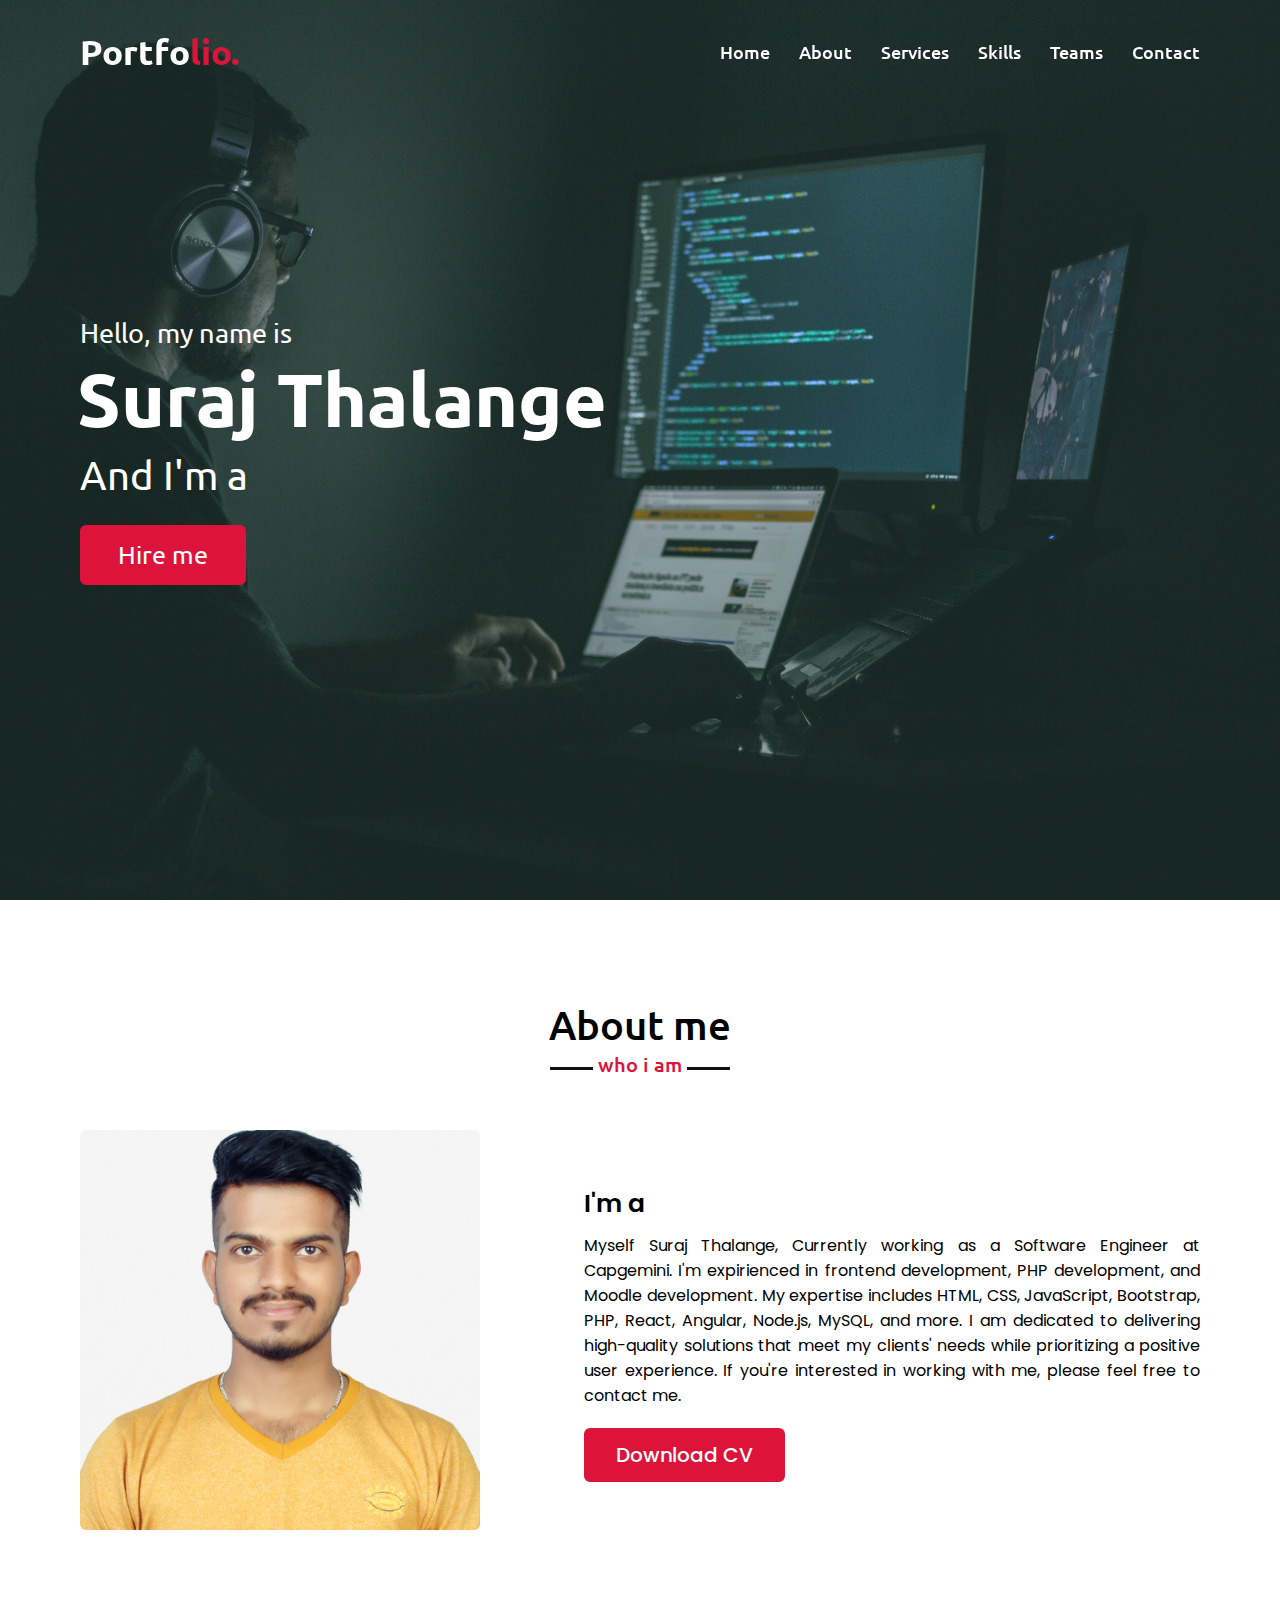
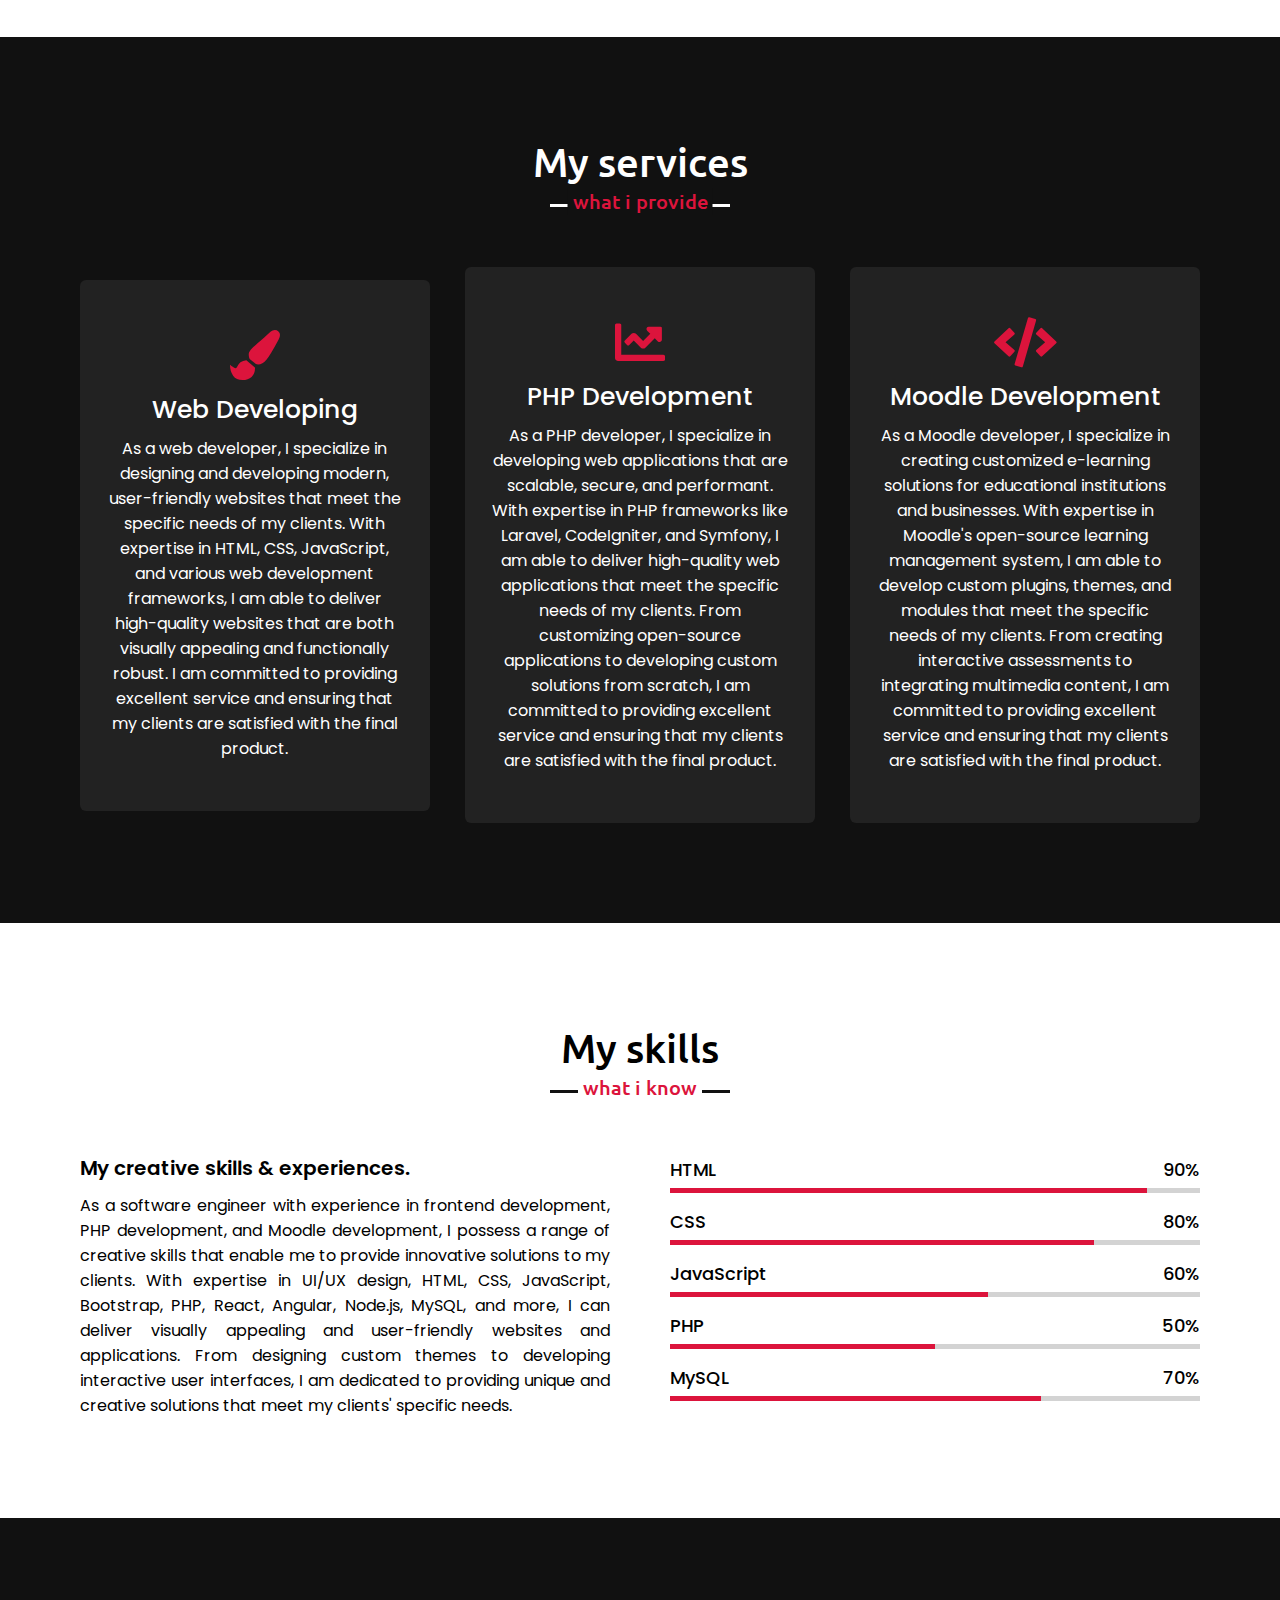
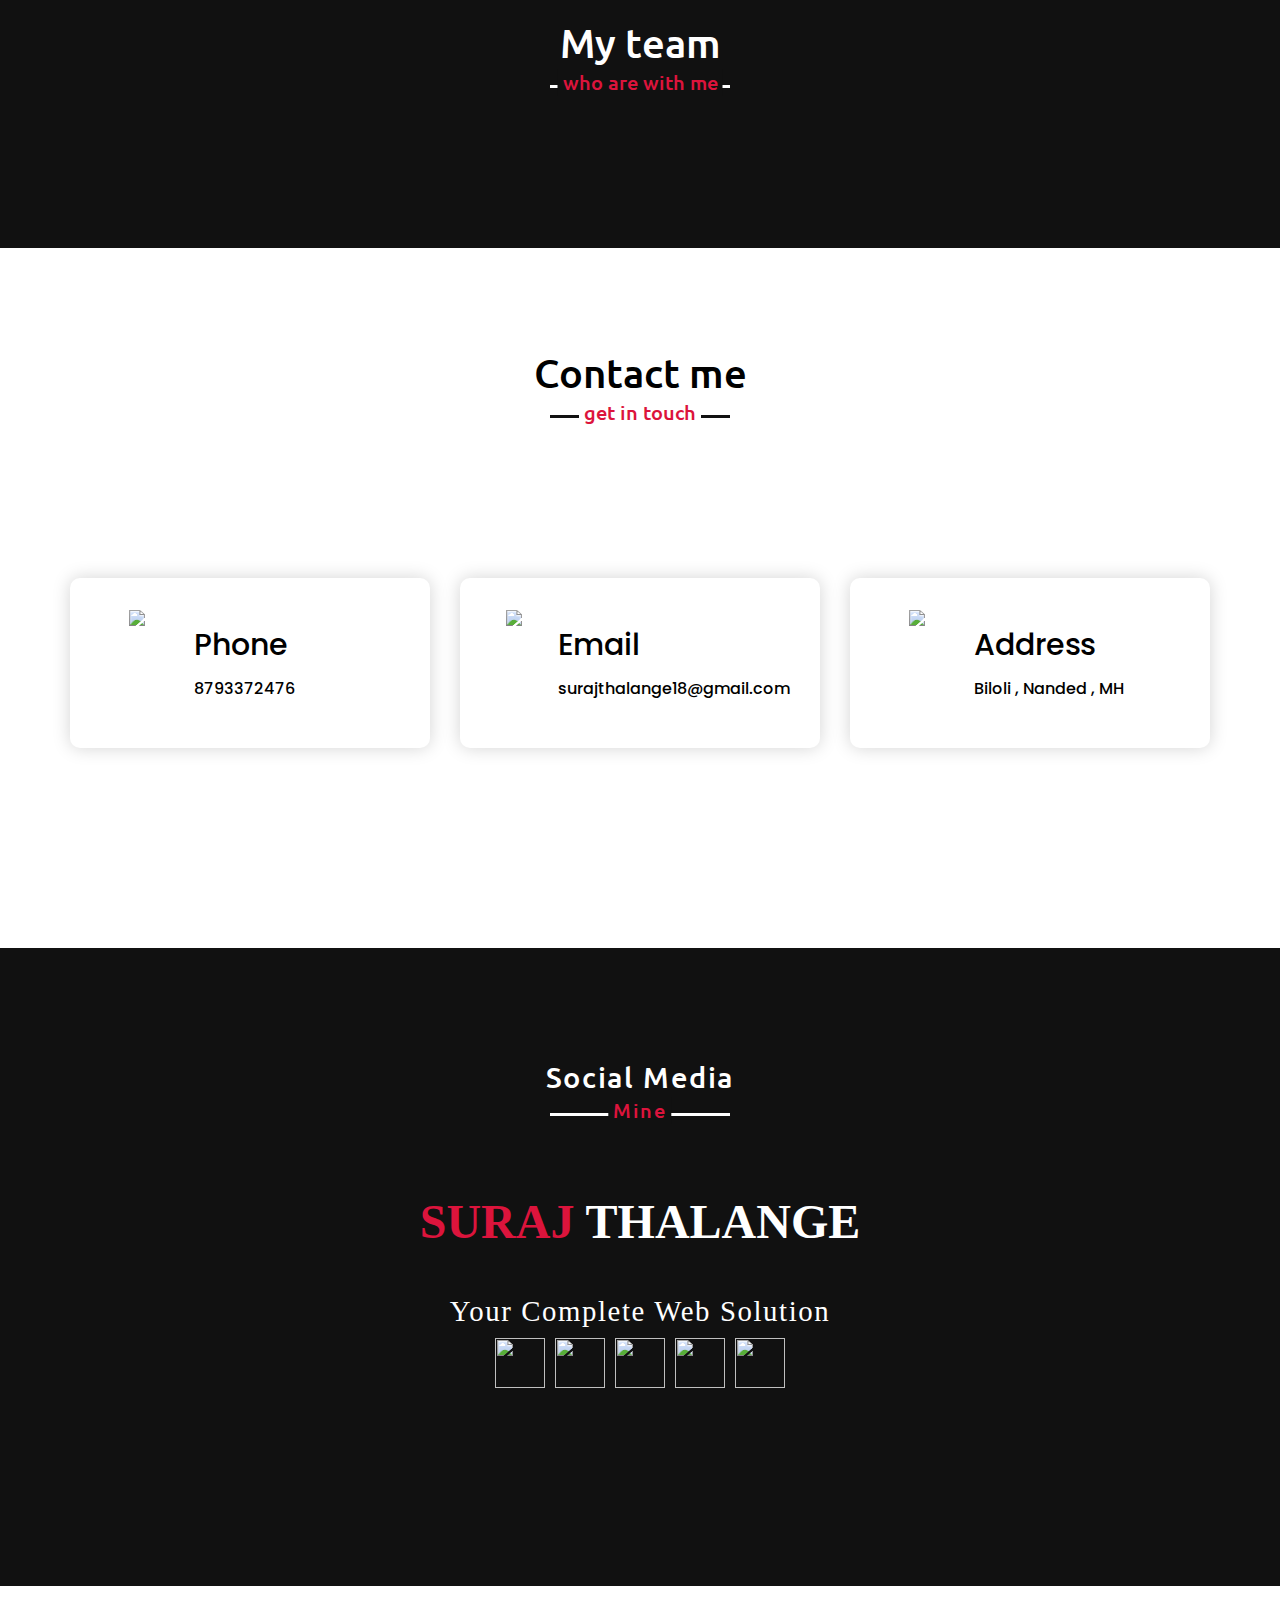
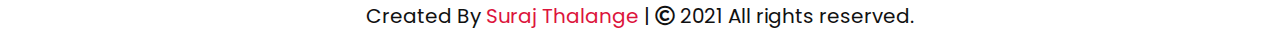
==== index.html @ 2b0c4020 "Update index.html" ====
<!DOCTYPE html>
<!-- Created By Suraj Thalange -->
<html lang="en">

<head>
    <meta charset="UTF-8">
    <meta name="viewport" content="width=device-width, initial-scale=1.0">
    <meta name="description" content="The portfolio of Suraj Thalange from Nanded. I am Currently pursuing my Bachelors Degree in Computer Science. I have completed my hsc from hyderabad, I have worked as Web Developer & Design Intern at The Sparks Foundation. Worked as Campus Ambassador at Internbug">
    <meta name="keywords" content="Suraj Thalange, Thalange Suraj , surajthalange , suraj thalange, thalange suraj, itz suraj, itz_suraj_16 , thalangesuraj, Suraj Portfolio , suraj portfolio, suraj thalange portfolio">
    <meta name="google-site-verification" content="MZpz10U8nmudJTWiIiU2CoERi-6JBCYpA4GWhuxscQA" />
    <meta name="author" content="Suraj Thalange">
    <title>Suraj Thalange Portfolio</title>
    <link rel="stylesheet" href="style.css">
    <link rel="stylesheet" href="https://cdnjs.cloudflare.com/ajax/libs/font-awesome/5.15.3/css/all.min.css" />
    <script src="https://code.jquery.com/jquery-3.5.1.min.js"></script>
    <script src="https://cdnjs.cloudflare.com/ajax/libs/typed.js/2.0.11/typed.min.js"></script>
    <script src="https://cdnjs.cloudflare.com/ajax/libs/waypoints/4.0.1/jquery.waypoints.min.js"></script>
    <script src="https://cdnjs.cloudflare.com/ajax/libs/OwlCarousel2/2.3.4/owl.carousel.min.js"></script>
    <script type="text/javascript" src="https://platform.linkedin.com/badges/js/profile.js" async defer></script>
    <link rel="stylesheet" href="https://cdnjs.cloudflare.com/ajax/libs/OwlCarousel2/2.3.4/assets/owl.carousel.min.css" />
    <script type="text/javascript" src="https://platform.linkedin.com/badges/js/profile.js" async defer></script>
    <link href="https://stackpath.bootstrapcdn.com/font-awesome/4.7.0/css/font-awesome.min.css" rel="stylesheet" />

</head>

<body>
    <div class="scroll-up-btn">
        <i class="fas fa-angle-up"></i>
    </div>
    <nav class="navbar">
        <div class="max-width">
            <div class="logo"><a href="#">Portfo<span>lio.</span></a></div>
            <ul class="menu">
                <li><a href="#home" class="menu-btn">Home</a></li>
                <li><a href="#about" class="menu-btn">About</a></li>
                <li><a href="#services" class="menu-btn">Services</a></li>
                <li><a href="#skills" class="menu-btn">Skills</a></li>
                <li><a href="#teams" class="menu-btn">Teams</a></li>
                <li><a href="#contact" class="menu-btn">Contact</a></li>
            </ul>
            <div class="menu-btn">
                <i class="fas fa-bars"></i>
            </div>
        </div>
    </nav>

    <!-- home section start -->
    <section class="home" id="home">
        <div class="max-width">
            <div class="home-content">
                <div class="text-1">Hello, my name is</div>
                <div class="text-2">Suraj Thalange</div>
                <div class="text-3">And I'm a <span class="typing"></span></div>
                <a href="#contact">Hire me</a>
            </div>
        </div>
    </section>

    <!-- about section start -->
    <section class="about" id="about">
        <div class="max-width">
            <h2 class="title">About me</h2>
            <div class="about-content">
                <div class="column left">
                    <img src="images/profile-1.jpg" alt="">
                </div>
                <div class="column right">
                    <div class="text">I'm a <span class="typing-2"></span></div>
                    <p>Myself Suraj Thalange, Currently working as a Software Engineer at Capgemini. I'm expirienced in frontend development, PHP development, and Moodle development. My expertise includes HTML, CSS, JavaScript, Bootstrap, PHP, React, Angular, Node.js, MySQL, and more. I am dedicated to delivering high-quality solutions that meet my clients' needs while prioritizing a positive user experience. If you're interested in working with me, please feel free to contact me.</p>
                    <a href="https://drive.google.com/file/d/1DRHTL5cSxRbqlLX3ovfokypq5GLGAB85/view?usp=share_link" target="blank">Download CV</a>
                </div>
            </div>
        </div>
    </section>

    <!-- services section start -->
    <section class="services" id="services">
        <div class="max-width">
            <h2 class="title">My services</h2>
            <div class="serv-content">
                <div class="card">
                    <div class="box">
                        <i class="fas fa-paint-brush"></i>
                        <div class="text">Web Developing</div>
                        <p>As a web developer, I specialize in designing and developing modern, user-friendly websites that meet the specific needs of my clients. With expertise in HTML, CSS, JavaScript, and various web development frameworks, I am able to deliver high-quality websites that are both visually appealing and functionally robust. I am committed to providing excellent service and ensuring that my clients are satisfied with the final product.</p>
                    </div>
                </div>
                <div class="card">
                    <div class="box">
                        <i class="fas fa-chart-line"></i>
                        <div class="text">PHP Development</div>
                        <p>As a PHP developer, I specialize in developing web applications that are scalable, secure, and performant. With expertise in PHP frameworks like Laravel, CodeIgniter, and Symfony, I am able to deliver high-quality web applications that meet the specific needs of my clients. From customizing open-source applications to developing custom solutions from scratch, I am committed to providing excellent service and ensuring that my clients are satisfied with the final product.</p>
                    </div>
                </div>
                <div class="card">
                    <div class="box">
                        <i class="fas fa-code"></i>
                        <div class="text">Moodle Development</div>
                        <p>As a Moodle developer, I specialize in creating customized e-learning solutions for educational institutions and businesses. With expertise in Moodle's open-source learning management system, I am able to develop custom plugins, themes, and modules that meet the specific needs of my clients. From creating interactive assessments to integrating multimedia content, I am committed to providing excellent service and ensuring that my clients are satisfied with the final product.</p>
                    </div>
                </div>
            </div>
        </div>
        </div>
    </section>

    <!-- skills section start -->
    <section class="skills" id="skills">
        <div class="max-width">
            <h2 class="title">My skills</h2>
            <div class="skills-content">
                <div class="column left">
                    <div class="text">My creative skills & experiences.</div>
                    <p>As a software engineer with experience in frontend development, PHP development, and Moodle development, I possess a range of creative skills that enable me to provide innovative solutions to my clients. With expertise in UI/UX design, HTML, CSS, JavaScript, Bootstrap, PHP, React, Angular, Node.js, MySQL, and more, I can deliver visually appealing and user-friendly websites and applications. From designing custom themes to developing interactive user interfaces, I am dedicated to providing unique and creative solutions that meet my clients' specific needs.</p>

                </div>
                <div class="column right">
                    <div class="bars">
                        <div class="info">
                            <span>HTML</span>
                            <span>90%</span>
                        </div>
                        <div class="line html"></div>
                    </div>
                    <div class="bars">
                        <div class="info">
                            <span>CSS</span>
                            <span>80%</span>
                        </div>
                        <div class="line js"></div>
                    </div>
                    <div class="bars">
                        <div class="info">
                            <span>JavaScript</span>
                            <span>60%</span>
                        </div>
                        <div class="line css"></div>
                    </div>
                    <div class="bars">
                        <div class="info">
                            <span>PHP</span>
                            <span>50%</span>
                        </div>
                        <div class="line php"></div>
                    </div>
                    <div class="bars">
                        <div class="info">
                            <span>MySQL</span>
                            <span>70%</span>
                        </div>
                        <div class="line mysql"></div>
                    </div>
                </div>
            </div>
        </div>
    </section>

    <!-- teams section start -->
    <section class="teams" id="teams">
        <div class="max-width">
            <h2 class="title">My team</h2>
            <div class="carousel owl-carousel">
                <div class="card">
                    <div class="box">
                        <img src="images/profile-1.jpg" alt="">
                        <div class="text">Suraj Thalange</div>
                        <p>My Self</p>
                    </div>
                </div>
                <div class="card">
                    <div class="box">
                        <img src="images/profile-2.jpeg" alt="">
                        <div class="text">Farhan Farooqui</div>
                        <p>Web Developer</p>
                    </div>
                </div>
                <div class="card">
                    <div class="box">
                        <img src="images/profile-3.jpeg" alt="">
                        <div class="text">Pooja Choudhary</div>
                        <p>Web Developer</p>
                    </div>
                </div>
            </div>
        </div>
    </section>


    <!-- contact section 2 -->

    <section class="contact" id="contact">
        <div class="max-width">
            <h2 class="title">Contact me</h2>
        </div>
        <div class="contact container">
            <div class="contact-items">
                <div class="contact-item">
                    <div class="icon"><img src="https://img.icons8.com/color/96/000000/apple-phone.png" /></div>
                    <div class="contact-info">
                        <h1> Phone </h1>
                        <h2> 8793372476 </h2>

                    </div>
                </div>
                <div class="contact-item">
                    <div class="icon"><img src="https://img.icons8.com/color/90/000000/gmail-new.png" /></div>
                    <div class="contact-info">
                        <h1> Email </h1>
                        <h2> surajthalange18@gmail.com </h2>
                    </div>
                </div>
                <div class="contact-item">
                    <div class="icon"><img src="https://img.icons8.com/color/96/000000/address--v2.png" /></div>
                    <div class="contact-info">
                        <h1> Address </h1>
                        <h2> Biloli , Nanded , MH </h2>
                    </div>
                </div>
            </div>
        </div>
    </section>

    <!-- footer section 2 -->

    <section class="footer1" id="footer1">

        <div class="max-width">
            <h2 class="title">Social Media</h2>
        </div>

        <div class="footer container">
            <div class="brand">
                <h1><span>Suraj </span>Thalange</h1>
            </div>
            <br> <br>
            <h2>Your Complete Web Solution</h2>
            <div class="social-icon">

                <div class="social-item">
                    <a href="https://www.instagram.com/itz_suraj_16/" target="_blank"><img src="https://img.icons8.com/color/48/000000/instagram-new--v2.png" /></a>
                </div>
                <div class="social-item">
                    <a href="https://www.linkedin.com/in/suraj-thalange-0453b61b7/" target="_blank"><img src="https://img.icons8.com/color/48/000000/linkedin-circled--v3.png" /></a>
                </div>
                <div class="social-item">
                    <a href="https://github.com/surajthalange" target="_blank"><img src="https://img.icons8.com/fluent/48/000000/github.png" /></a>
                </div>
                <div class="social-item">
                    <a href="https://www.youtube.com/channel/UCn6pwhdsrDS2MpHZWrTS1xQ" target="_blank"><img src="https://img.icons8.com/color/50/000000/youtube-play.png" /></a>
                </div>
                <div class="social-item">
                    <a href="mailto:surajthalange18@gmail.com" target="_blank"><img src="https://img.icons8.com/color/50/000000/gmail-new.png" /></a>
                </div>
            </div>
        </div>
    </section>

    <!-- footer section start -->
    <footer>
        <span>Created By <a href="https://www.linkedin.com/in/suraj-thalange-0453b61b7/" target="blank">Suraj Thalange</a> | <span class="far fa-copyright"></span> 2021 All rights reserved.</span>
    </footer>

    <script src="script.js"></script>
</body>

</html>
---- style.css ----
/*  import google fonts */
    
    @import url('https://fonts.googleapis.com/css2?family=Poppins:wght@400;500;600;700&family=Ubuntu:wght@400;500;700&display=swap');
    * {
        margin: 0;
        padding: 0;
        box-sizing: border-box;
        text-decoration: none;
    }
    
    html {
        scroll-behavior: smooth;
    }
    /* custom scroll bar */
    
     ::-webkit-scrollbar {
        width: 10px;
    }
    
     ::-webkit-scrollbar-track {
        background: #f1f1f1;
    }
    
     ::-webkit-scrollbar-thumb {
        background: #888;
    }
    
     ::-webkit-scrollbar-thumb:hover {
        background: #555;
    }
    /* all similar content styling codes */
    
    section {
        padding: 100px 0;
    }
    
    .max-width {
        max-width: 100%;
        padding: 0 80px;
        margin: auto;
    }
    
    .about,
    .services,
    .skills,
    .teams,
    .contact,
    footer {
        font-family: 'Poppins', sans-serif;
    }
    
    .about .about-content,
    .services .serv-content,
    .skills .skills-content,
    .contact .contact-content {
        display: flex;
        flex-wrap: wrap;
        align-items: center;
        justify-content: space-between;
    }
    
    section .title {
        position: relative;
        text-align: center;
        font-size: 40px;
        font-weight: 500;
        margin-bottom: 60px;
        padding-bottom: 20px;
        font-family: 'Ubuntu', sans-serif;
    }
    
    section .title::before {
        content: "";
        position: absolute;
        bottom: 0px;
        left: 50%;
        width: 180px;
        height: 3px;
        background: #111;
        transform: translateX(-50%);
    }
    
    section .title::after {
        position: absolute;
        bottom: -8px;
        left: 50%;
        font-size: 20px;
        color: crimson;
        padding: 0 5px;
        background: #fff;
        transform: translateX(-50%);
    }
    /* navbar styling */
    
    .navbar {
        position: fixed;
        width: 100%;
        z-index: 999;
        padding: 30px 0;
        font-family: 'Ubuntu', sans-serif;
        transition: all 0.3s ease;
    }
    
    .navbar.sticky {
        padding: 15px 0;
        background: crimson;
    }
    
    .navbar .max-width {
        display: flex;
        align-items: center;
        justify-content: space-between;
    }
    
    .navbar .logo a {
        color: #fff;
        font-size: 35px;
        font-weight: 600;
    }
    
    .navbar .logo a span {
        color: crimson;
        transition: all 0.3s ease;
    }
    
    .navbar.sticky .logo a span {
        color: #fff;
    }
    
    .navbar .menu li {
        list-style: none;
        display: inline-block;
    }
    
    .navbar .menu li a {
        display: block;
        color: rgb(255, 255, 255);
        font-size: 18px;
        font-weight: 500;
        margin-left: 25px;
        transition: color 0.3s ease;
    }
    
    .navbar .menu li a:hover {
        color: crimson;
    }
    
    .navbar.sticky .menu li a:hover {
        color: #fff;
    }
    /* menu btn styling */
    
    .menu-btn {
        color: #fff;
        font-size: 23px;
        cursor: pointer;
        display: none;
    }
    
    .scroll-up-btn {
        position: fixed;
        height: 45px;
        width: 42px;
        background: crimson;
        right: 30px;
        bottom: 10px;
        text-align: center;
        line-height: 45px;
        color: #fff;
        z-index: 9999;
        font-size: 30px;
        border-radius: 6px;
        border-bottom-width: 2px;
        cursor: pointer;
        opacity: 0;
        pointer-events: none;
        transition: all 0.3s ease;
    }
    
    .scroll-up-btn.show {
        bottom: 30px;
        opacity: 1;
        pointer-events: auto;
    }
    
    .scroll-up-btn:hover {
        filter: brightness(90%);
    }
    /* home section styling */
    
    .home {
        display: flex;
        background: url("images/banner.jpg") no-repeat center;
        height: 100vh;
        color: #fff;
        min-height: 500px;
        background-size: cover;
        background-attachment: fixed;
        font-family: 'Ubuntu', sans-serif;
    }
    
    .home .max-width {
        width: 100%;
        display: flex;
    }
    
    .home .max-width .row {
        margin-right: 0;
    }
    
    .home .home-content .text-1 {
        font-size: 27px;
    }
    
    .home .home-content .text-2 {
        font-size: 75px;
        font-weight: 600;
        margin-left: -3px;
    }
    
    .home .home-content .text-3 {
        font-size: 40px;
        margin: 5px 0;
    }
    
    .home .home-content .text-3 span {
        color: crimson;
        font-weight: 500;
    }
    
    .home .home-content a {
        display: inline-block;
        background: crimson;
        color: #fff;
        font-size: 25px;
        padding: 12px 36px;
        margin-top: 20px;
        font-weight: 400;
        border-radius: 6px;
        border: 2px solid crimson;
        transition: all 0.3s ease;
    }
    
    .home .home-content a:hover {
        color: crimson;
        background: none;
    }
    /* about section styling */
    
    .about .title::after {
        content: "who i am";
    }
    
    .about .about-content .left {
        width: 45%;
    }
    
    .about .about-content .left img {
        height: 400px;
        width: 400px;
        object-fit: cover;
        border-radius: 6px;
    }
    
    .about .about-content .right {
        width: 55%;
    }
    
    .about .about-content .right .text {
        font-size: 25px;
        font-weight: 600;
        margin-bottom: 10px;
    }
    
    .about .about-content .right .text span {
        color: crimson;
    }
    
    .about .about-content .right p {
        text-align: justify;
    }
    
    .about .about-content .right a {
        display: inline-block;
        background: crimson;
        color: #fff;
        font-size: 20px;
        font-weight: 500;
        padding: 10px 30px;
        margin-top: 20px;
        border-radius: 6px;
        border: 2px solid crimson;
        transition: all 0.3s ease;
    }
    
    .about .about-content .right a:hover {
        color: crimson;
        background: none;
    }
    /* services section styling */
    
    .services,
    .teams {
        color: #fff;
        background: #111;
    }
    
    .services .title::before,
    .teams .title::before,
    .footer1 .title::before {
        background: #fff;
    }
    
    .services .title::after,
    .teams .title::after {
        background: #111;
        content: "what i provide";
    }
    
    .services .serv-content .card {
        width: calc(33% - 20px);
        background: #222;
        text-align: center;
        border-radius: 6px;
        padding: 50px 25px;
        cursor: pointer;
        transition: all 0.3s ease;
    }
    
    .services .serv-content .card:hover {
        background: crimson;
    }
    
    .services .serv-content .card .box {
        transition: all 0.3s ease;
    }
    
    .services .serv-content .card:hover .box {
        transform: scale(1.05);
    }
    
    .services .serv-content .card i {
        font-size: 50px;
        color: crimson;
        transition: color 0.3s ease;
    }
    
    .services .serv-content .card:hover i {
        color: #fff;
    }
    
    .services .serv-content .card .text {
        font-size: 25px;
        font-weight: 500;
        margin: 10px 0 7px 0;
    }
    /* skills section styling */
    
    .skills .title::after {
        content: "what i know";
    }
    
    .skills .skills-content .column {
        width: calc(50% - 30px);
    }
    
    .skills .skills-content .left .text {
        font-size: 20px;
        font-weight: 600;
        margin-bottom: 10px;
    }
    
    .skills .skills-content .left p {
        text-align: justify;
    }
    
    .skills .skills-content .left a {
        display: inline-block;
        background: crimson;
        color: #fff;
        font-size: 18px;
        font-weight: 500;
        padding: 8px 16px;
        margin-top: 20px;
        border-radius: 6px;
        border: 2px solid crimson;
        /* transition: all 0.3s ease; */
    }
    
    .skills .skills-content .left a:hover {
        color: crimson;
        background: none;
    }
    
    .skills .skills-content .right .bars {
        margin-bottom: 15px;
    }
    
    .skills .skills-content .right .info {
        display: flex;
        margin-bottom: 5px;
        align-items: center;
        justify-content: space-between;
    }
    
    .skills .skills-content .right span {
        font-weight: 500;
        font-size: 18px;
    }
    
    .skills .skills-content .right .line {
        height: 5px;
        width: 100%;
        background: lightgrey;
        position: relative;
    }
    
    .skills .skills-content .right .line::before {
        content: "";
        position: absolute;
        height: 100%;
        left: 0;
        top: 0;
        background: crimson;
    }
    
    .skills-content .right .html::before {
        width: 90%;
    }
    
    .skills-content .right .css::before {
        width: 60%;
    }
    
    .skills-content .right .js::before {
        width: 80%;
    }
    
    .skills-content .right .php::before {
        width: 50%;
    }
    
    .skills-content .right .mysql::before {
        width: 70%;
    }
    /* teams section styling */
    
    .teams .title::after {
        content: "who are with me";
    }
    
    .teams .carousel .card {
        background: #222;
        border-radius: 6px;
        padding: 25px 35px;
        text-align: center;
        overflow: hidden;
        transition: all 0.3s ease;
    }
    
    .teams .carousel .card:hover {
        background: crimson;
    }
    
    .teams .carousel .card .box {
        display: flex;
        flex-direction: column;
        align-items: center;
        justify-content: center;
        transition: all 0.3s ease;
    }
    
    .teams .carousel .card:hover .box {
        transform: scale(1.05);
    }
    
    .teams .carousel .card .text {
        font-size: 25px;
        font-weight: 500;
        margin: 10px 0 7px 0;
    }
    
    .teams .carousel .card img {
        height: 300px;
        width: 250px;
        object-fit: cover;
        border-radius: 50%;
        border: 5px solid crimson;
        transition: all 0.3s ease;
    }
    
    .teams .carousel .card:hover img {
        border-color: #fff;
    }
    
    .owl-dots {
        text-align: center;
        margin-top: 20px;
    }
    
    .owl-dot {
        height: 13px;
        width: 13px;
        margin: 0 5px;
        outline: none!important;
        border-radius: 50%;
        border: 2px solid crimson!important;
        transition: all 0.3s ease;
    }
    
    .owl-dot.active {
        width: 35px;
        border-radius: 14px;
    }
    
    .owl-dot.active,
    .owl-dot:hover {
        background: crimson!important;
    }
    /* contact section 2 */
    
    .contact .title::after {
        content: "get in touch";
    }
    
    #contact .contact {
        flex-direction: column;
        max-width: 1200px;
        margin: 0 auto;
    }
    
    #contact .contact-items {
        width: 400px;
    }
    
    #contact .contact-item {
        width: 80%;
        padding: 20px;
        text-align: center;
        border-radius: 10px;
        padding: 30px;
        margin: 30px;
        display: flex;
        justify-content: center;
        align-items: center;
        flex-direction: column;
        box-shadow: 0px 0px 18px 0 #0000002c;
        transition: .3s ease box-shadow;
    }
    
    #contact .contact-item:hover {
        box-shadow: 0px 0px 5px 0 #0000002c;
    }
    
    #contact .icon {
        width: 70px;
        margin: 0 auto;
        margin-bottom: 10px;
    }
    
    #contact .contact-info h1 {
        font-size: 2.5rem;
        font-weight: 500;
        font-size: 30px;
        margin-bottom: 5px;
    }
    
    #contact .contact-info h2 {
        font-size: 1.3rem;
        line-height: 2rem;
        font-size: 16px;
        font-weight: 500;
    }
    
    #contact .contact {
        flex-direction: column;
        padding: 100px 0;
        align-items: center;
        justify-content: center;
        min-width: 20vh;
    }
    
    #contact .contact-items {
        width: 100%;
        display: flex;
        flex-direction: row;
        justify-content: space-evenly;
        margin: 0;
    }
    
    #contact .contact-item {
        width: 30%;
        margin: 0;
        flex-direction: row;
    }
    
    #contact .contact-item .icon {
        height: 100px;
        width: 100px;
    }
    
    #contact .contact-item .icon img {
        object-fit: contain;
    }
    
    #contact .contact-item .contact-info {
        width: 100%;
        text-align: left;
        padding-left: 20px;
    }
    /* footer1  */
    
    .footer1 .title::after {
        background: #111;
        content: "Mine";
    }
    
    .footer1 .title {
        color: #fff;
    }
    
    .footer1 {
        background: #111;
    }
    
    .brand h1 {
        font-size: 3rem;
        text-transform: uppercase;
        color: white;
    }
    
    .brand h1 span {
        color: crimson;
    }
    
    .footer1 .container {
        min-height: 40vh;
        width: 100%;
        display: flex;
        flex-direction: column;
        align-items: center;
        justify-content: center;
    }
    
    .footer1 .social-icon img {
        height: 100%;
        width: 100%;
        object-fit: cover;
    }
    
    #footer1 .footer1 {
        min-height: 200px;
        flex-direction: column;
        padding-top: 50px;
        padding-bottom: 10px;
    }
    
    #footer1 h2 {
        color: white;
        font-weight: 500;
        font-size: 1.8rem;
        letter-spacing: .1rem;
        margin-top: 10px;
        margin-bottom: 10px;
    }
    
    #footer1 .social-icon {
        display: flex;
        margin-bottom: 30px;
    }
    
    #footer1 .social-item {
        height: 50px;
        width: 50px;
        margin: 0 5px;
    }
    
    #footer1 p {
        color: white;
        font-size: 1.3rem;
    }
    /* footer section styling */
    
    footer {
        background: #fff;
        font-size: 20px;
        padding: 15px 23px;
        color: #111;
        text-align: center;
    }
    
    footer span a {
        color: crimson;
        text-decoration: none;
    }
    
    footer span a:hover {
        text-decoration: underline;
    }
    /* responsive media query start */
    
    @media (max-width: 1104px) {
        .about .about-content .left img {
            height: 350px;
            width: 350px;
        }
    }
    
    @media (max-width: 991px) {
        .max-width {
            padding: 0 50px;
        }
    }
    
    @media (max-width: 947px) {
        .menu-btn {
            display: block;
            z-index: 999;
        }
        .menu-btn i.active:before {
            content: "\f00d";
        }
        .navbar .menu {
            position: fixed;
            height: 100vh;
            width: 100%;
            left: -100%;
            top: 0;
            background: #111;
            text-align: center;
            padding-top: 80px;
            transition: all 0.3s ease;
        }
        .navbar .menu.active {
            left: 0;
        }
        .navbar .menu li {
            display: block;
        }
        .navbar .menu li a {
            display: inline-block;
            margin: 20px 0;
            font-size: 25px;
        }
        .home .home-content .text-2 {
            font-size: 70px;
        }
        .home .home-content .text-3 {
            font-size: 35px;
        }
        .home .home-content a {
            font-size: 23px;
            padding: 10px 30px;
        }
        .max-width {
            max-width: 930px;
        }
        .about .about-content .column {
            width: 100%;
        }
        .about .about-content .left {
            display: flex;
            justify-content: center;
            margin: 0 auto 60px;
        }
        .about .about-content .right {
            flex: 100%;
        }
        .services .serv-content .card {
            width: calc(50% - 10px);
            margin-bottom: 20px;
        }
        .skills .skills-content .column,
        .contact .contact-content .column {
            width: 100%;
            margin-bottom: 35px;
        }
    }
    
    @media (max-width: 690px) {
        .max-width {
            padding: 0 23px;
        }
        .home .home-content .text-2 {
            font-size: 60px;
        }
        .home .home-content .text-3 {
            font-size: 32px;
        }
        .home .home-content a {
            font-size: 20px;
        }
        .services .serv-content .card {
            width: 100%;
        }
    }
    
    @media (max-width: 500px) {
        .home .home-content .text-2 {
            font-size: 50px;
        }
        .home .home-content .text-3 {
            font-size: 27px;
        }
        .about .about-content .right .text,
        .skills .skills-content .left .text {
            font-size: 19px;
        }
        .contact .right form .fields {
            flex-direction: column;
        }
        .contact .right form .name,
        .contact .right form .email {
            margin: 0;
        }
        .right form .error-box {
            width: 150px;
        }
        .scroll-up-btn {
            right: 15px;
            bottom: 15px;
            height: 38px;
            width: 35px;
            font-size: 23px;
            line-height: 38px;
        }
    }
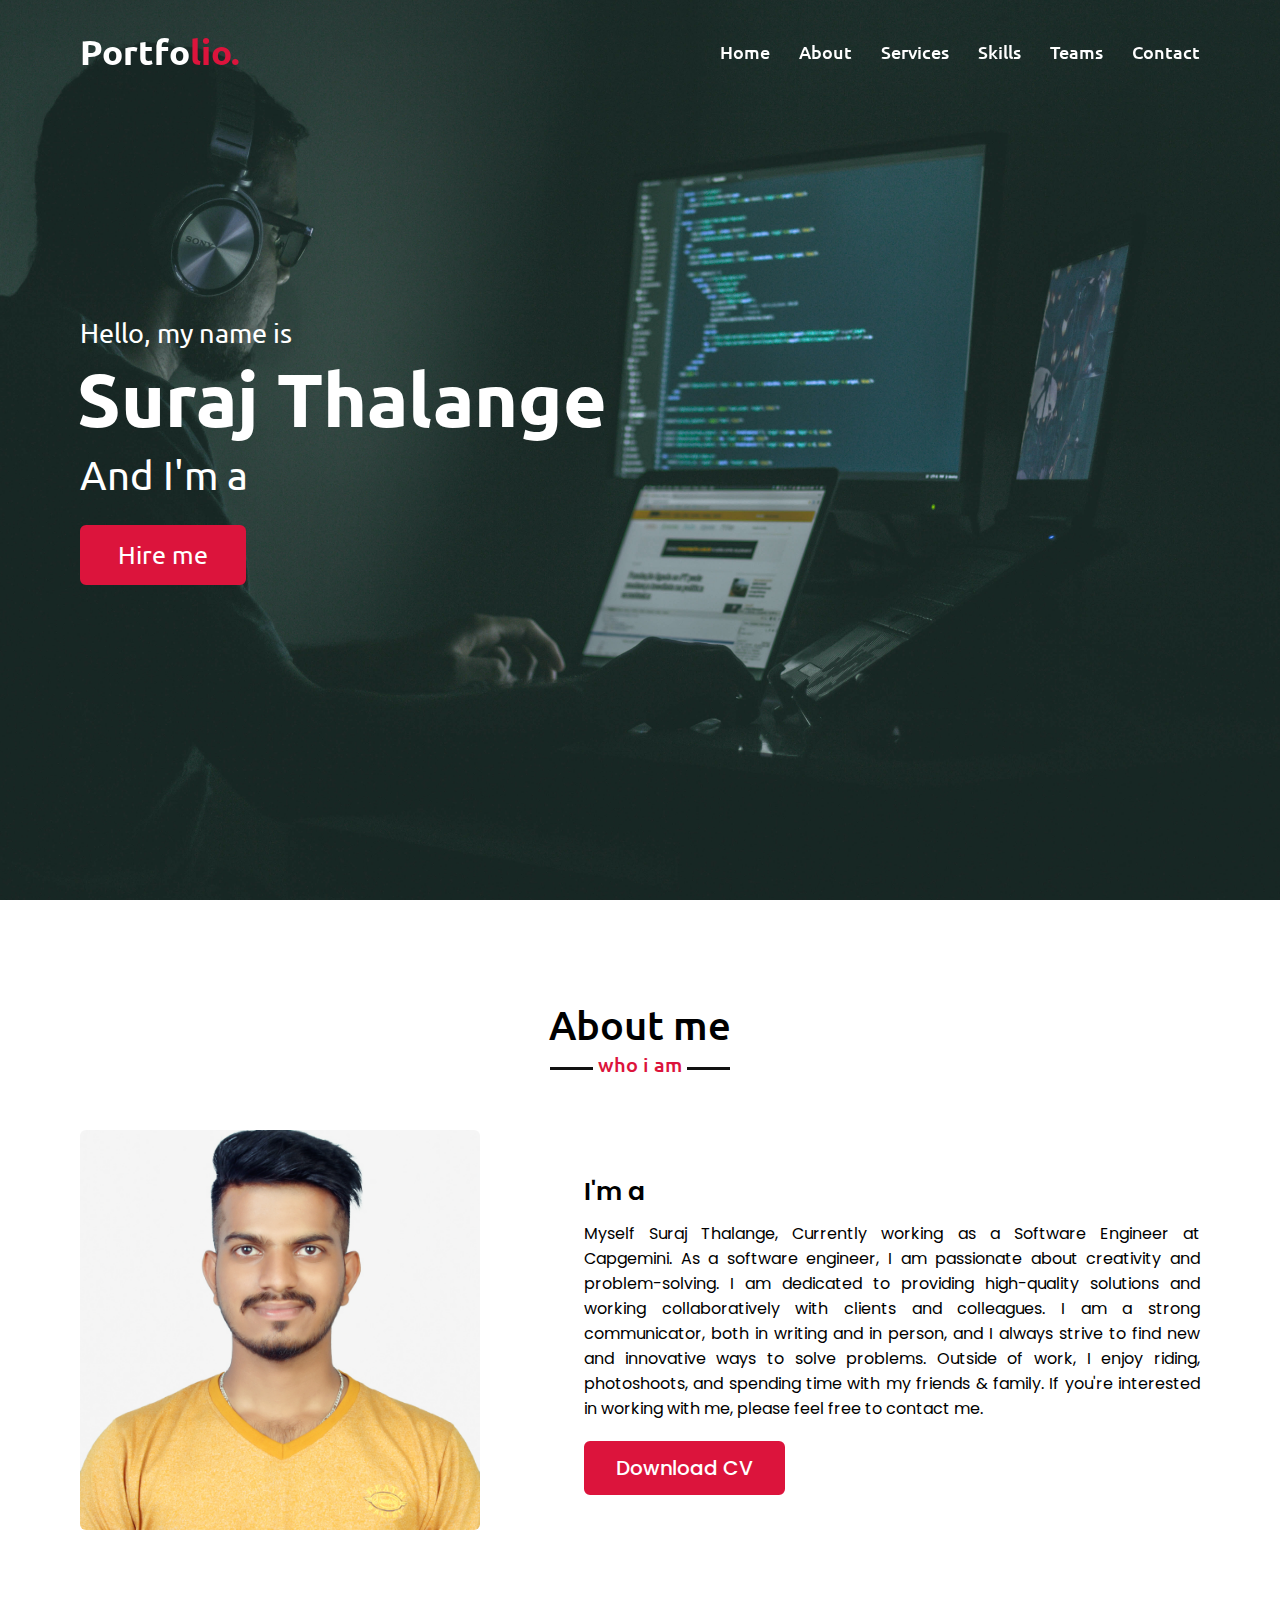
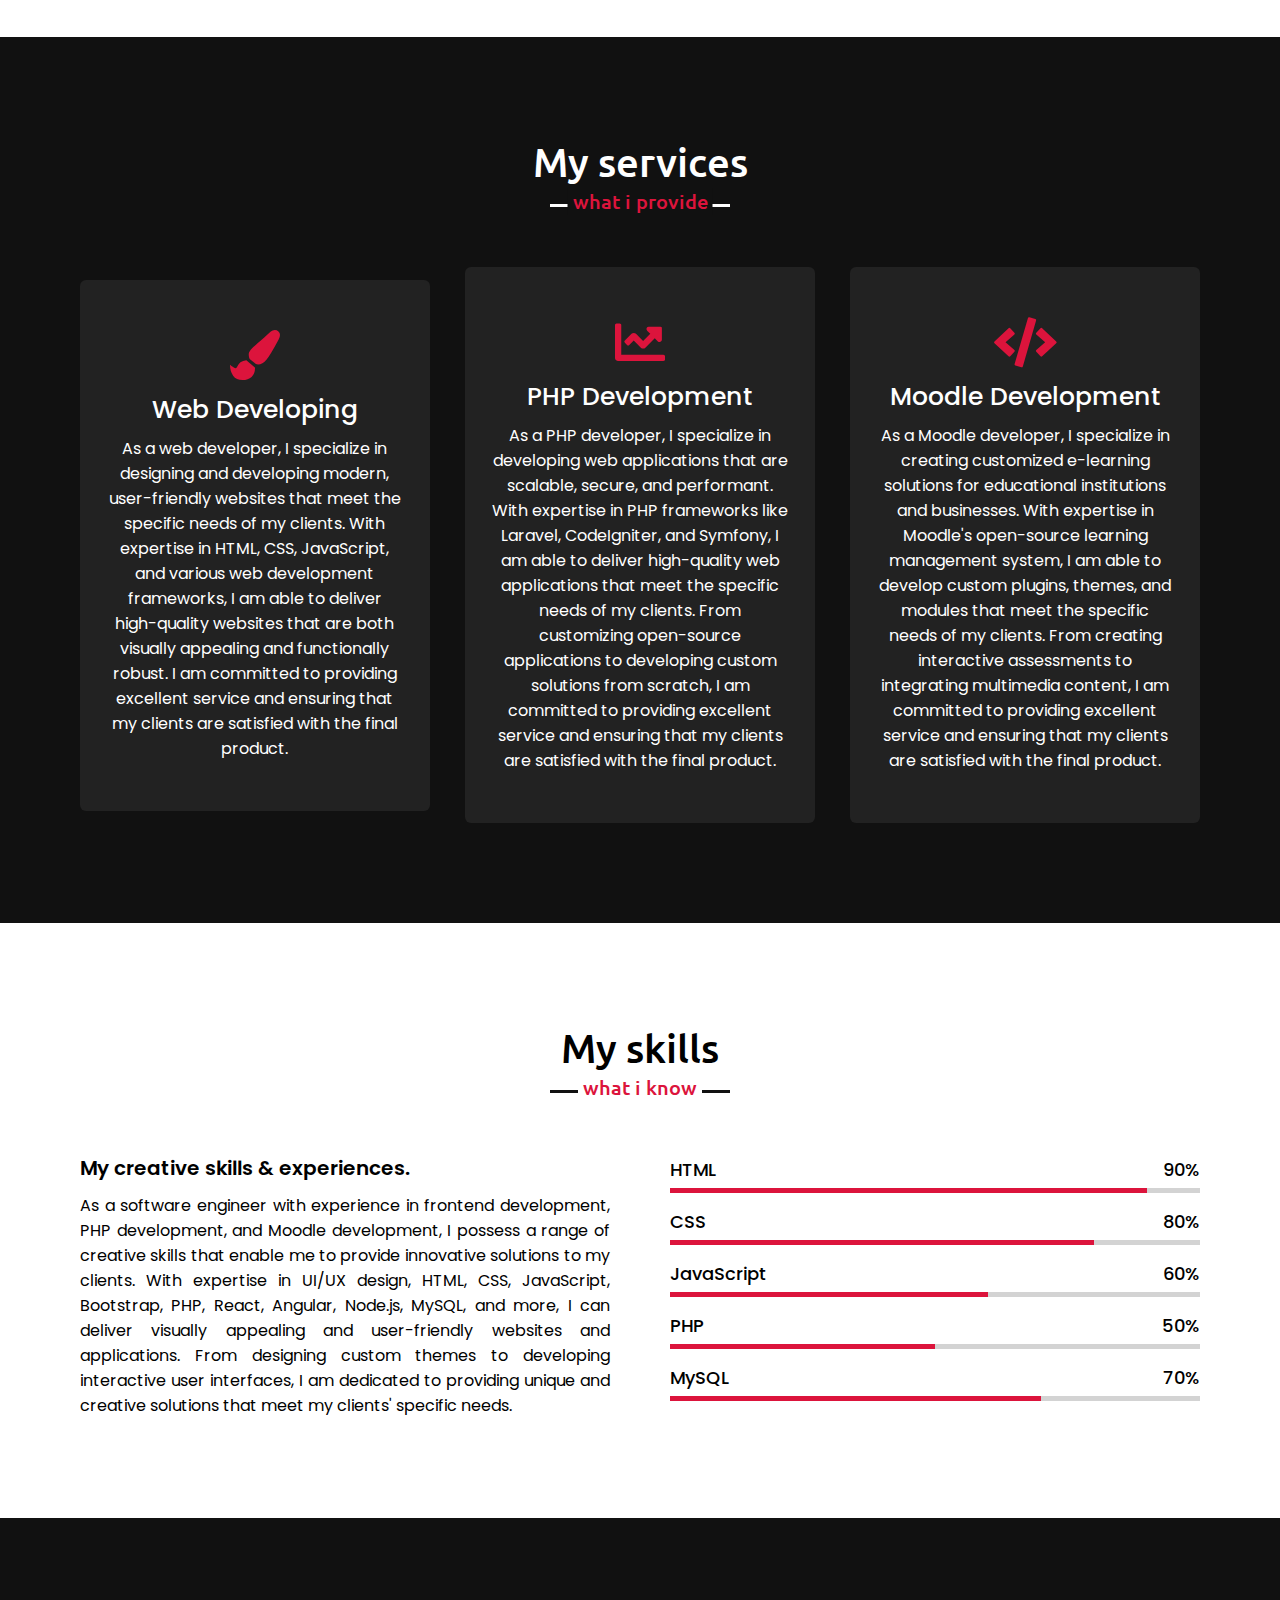
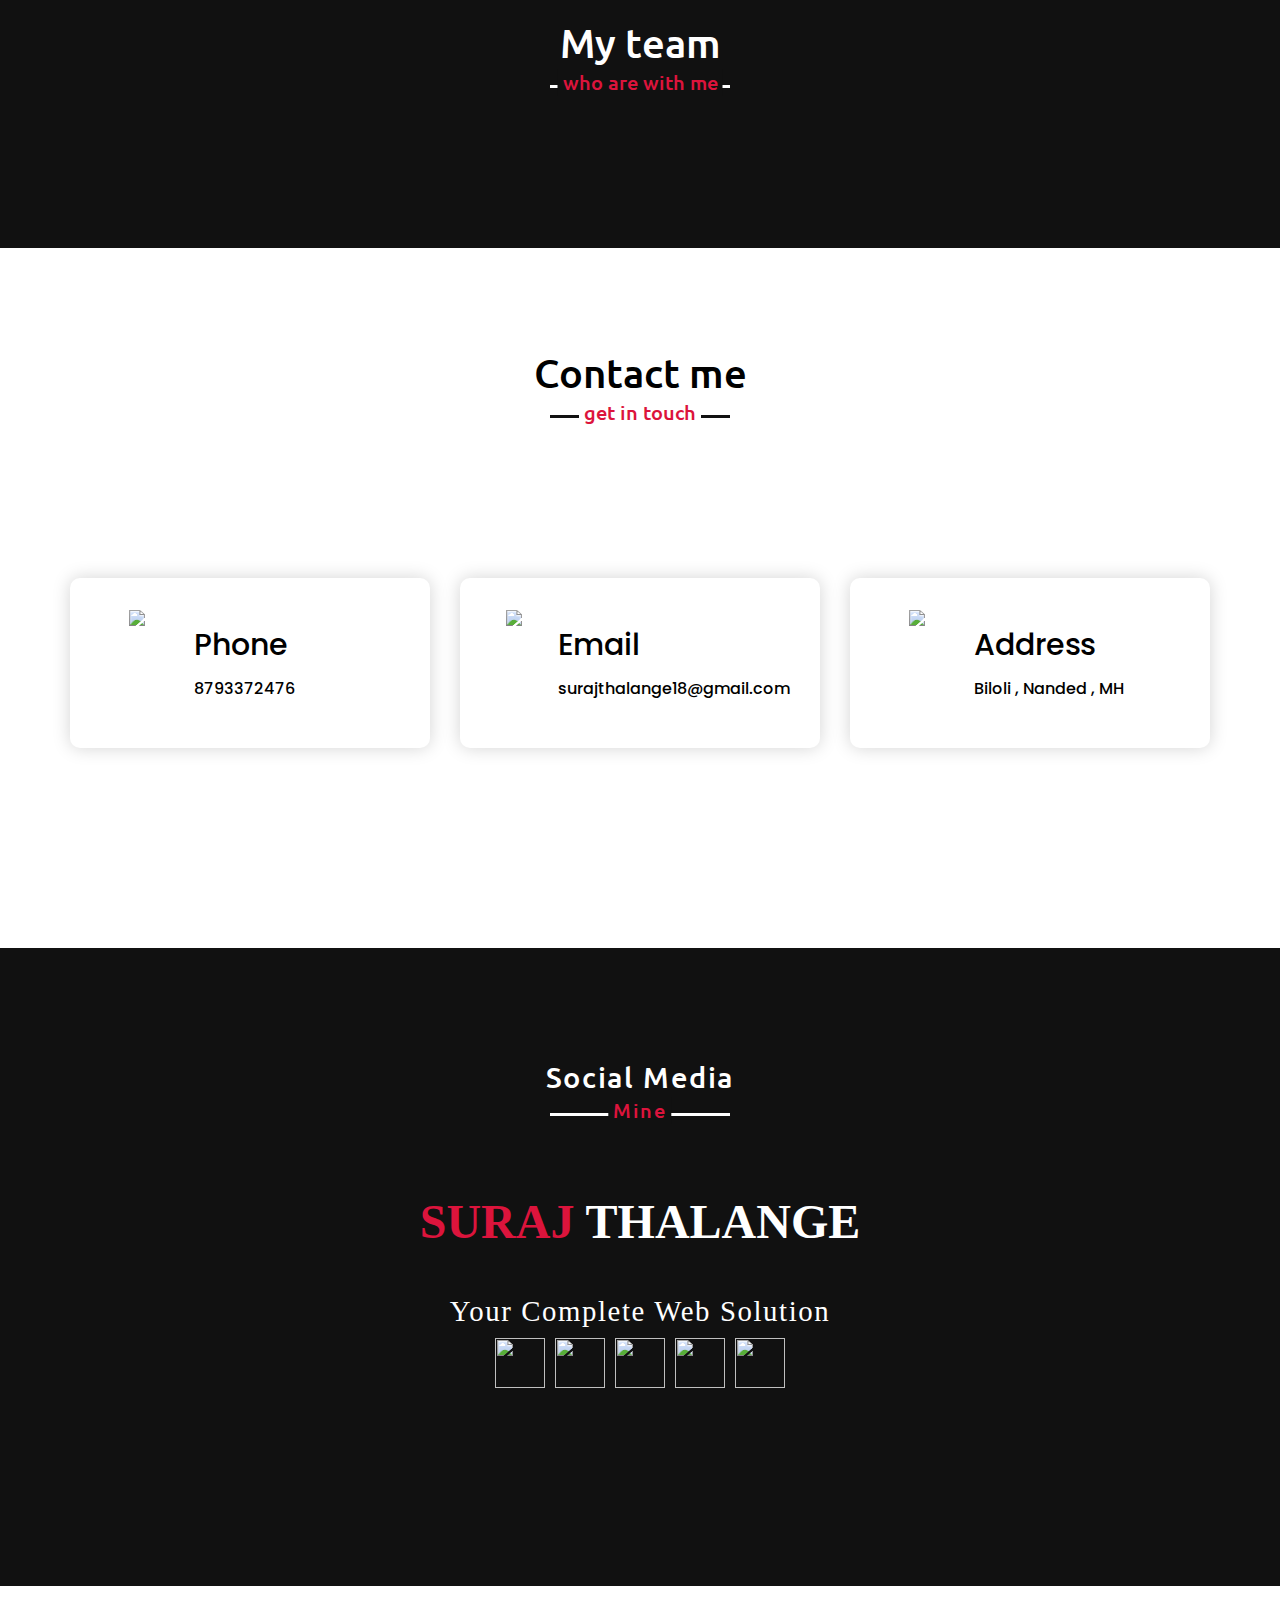
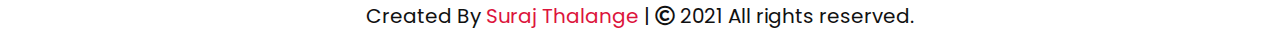
==== commit 1b17eb19: "Update index.html" ====
--- a/index.html
+++ b/index.html
@@ -66,7 +66,7 @@
                 </div>
                 <div class="column right">
                     <div class="text">I'm a <span class="typing-2"></span></div>
-                    <p>Myself Suraj Thalange, Currently working as a Software Engineer at Capgemini. I'm expirienced in frontend development, PHP development, and Moodle development. My expertise includes HTML, CSS, JavaScript, Bootstrap, PHP, React, Angular, Node.js, MySQL, and more. I am dedicated to delivering high-quality solutions that meet my clients' needs while prioritizing a positive user experience. If you're interested in working with me, please feel free to contact me.</p>
+                    <p>Myself Suraj Thalange, Currently working as a Software Engineer at Capgemini. As a software engineer, I am passionate about creativity and problem-solving. I am dedicated to providing high-quality solutions and working collaboratively with clients and colleagues. I am a strong communicator, both in writing and in person, and I always strive to find new and innovative ways to solve problems. Outside of work, I enjoy riding, photoshoots, and spending time with my friends & family. If you're interested in working with me, please feel free to contact me.</p>
                     <a href="https://drive.google.com/file/d/1DRHTL5cSxRbqlLX3ovfokypq5GLGAB85/view?usp=share_link" target="blank">Download CV</a>
                 </div>
             </div>
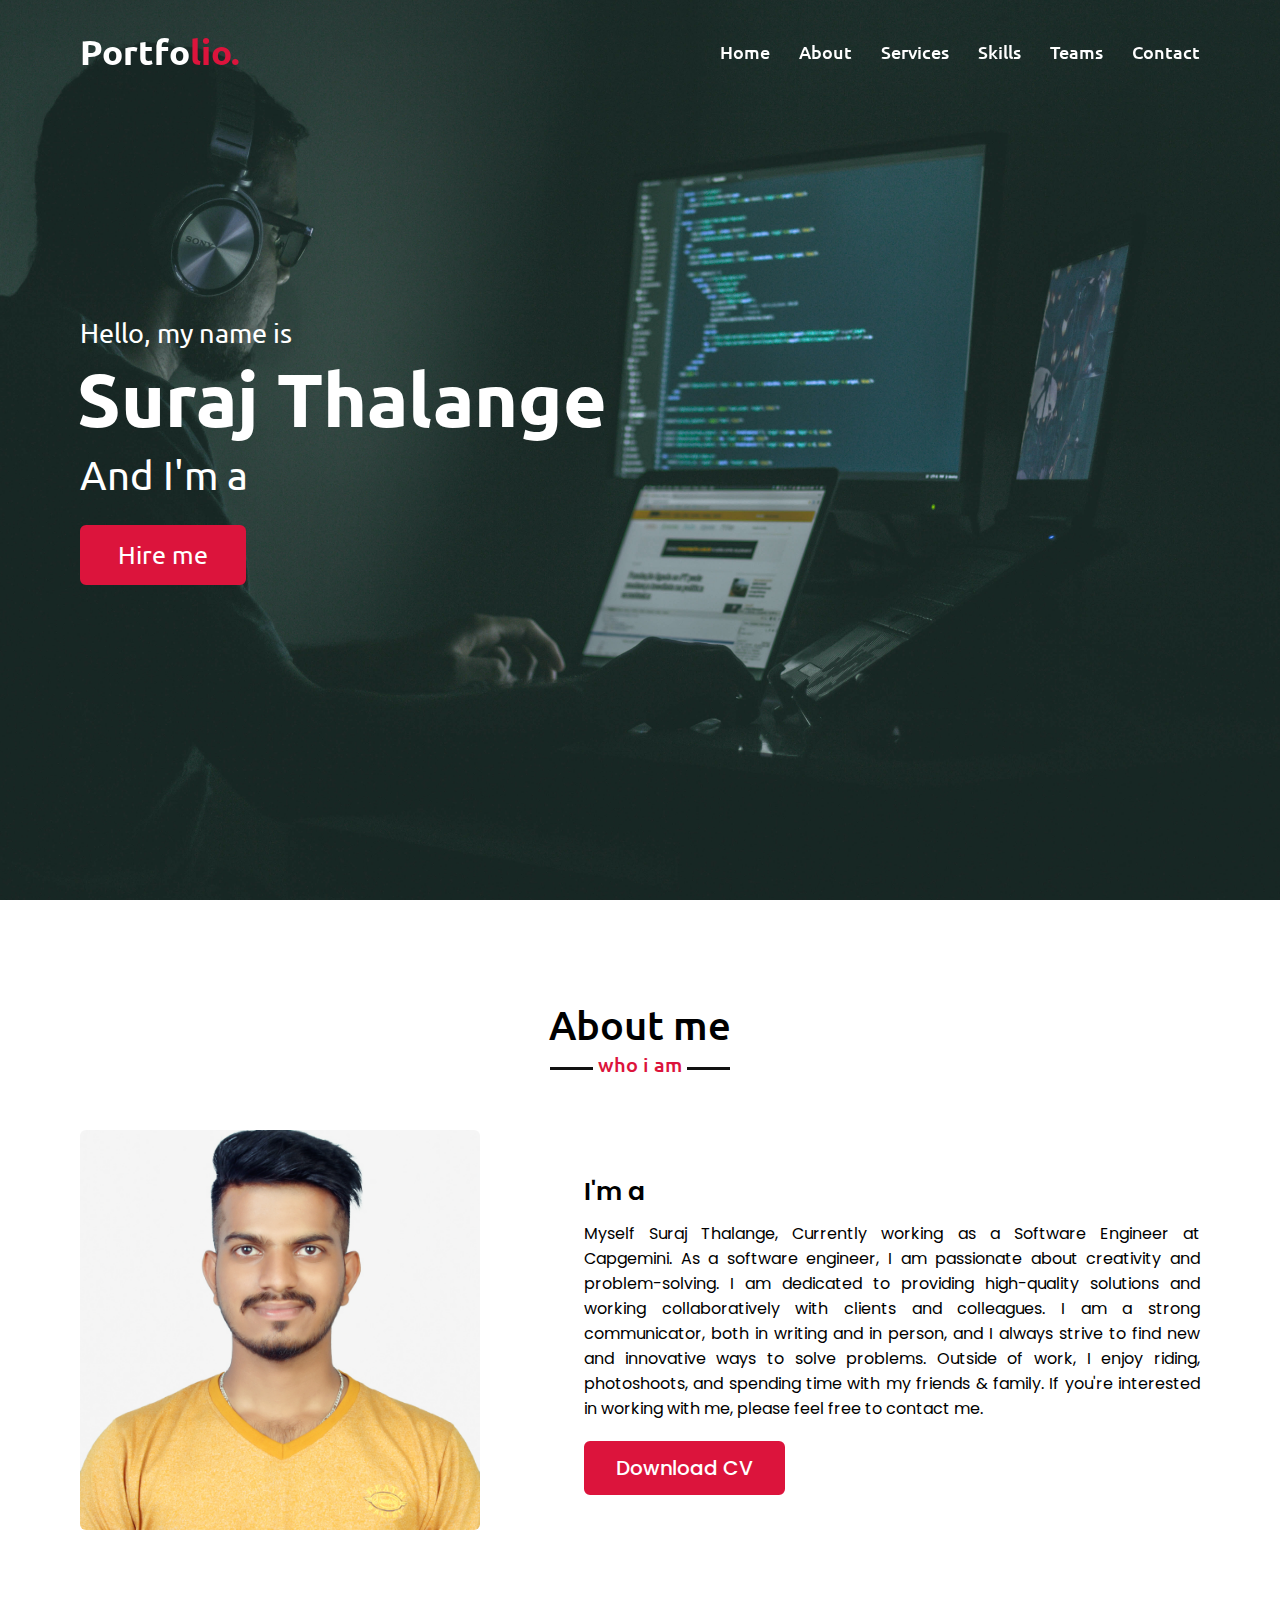
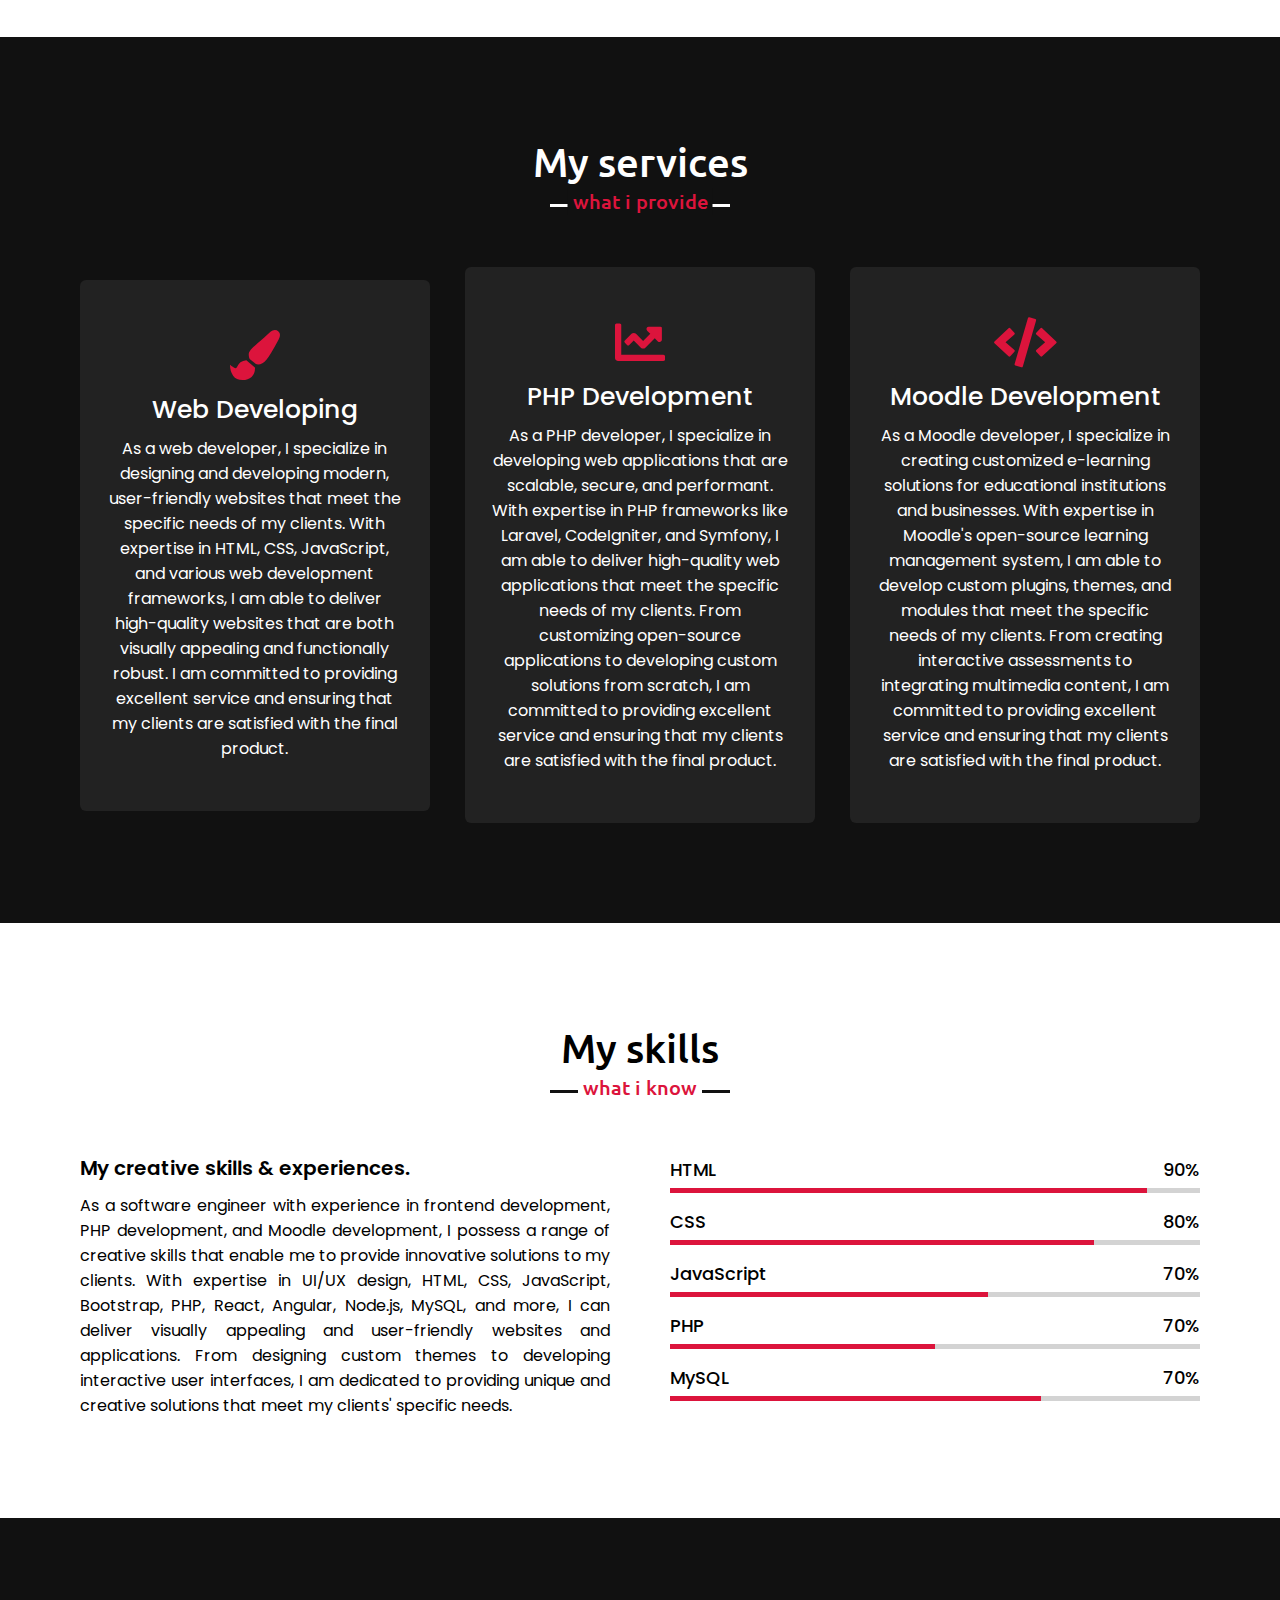
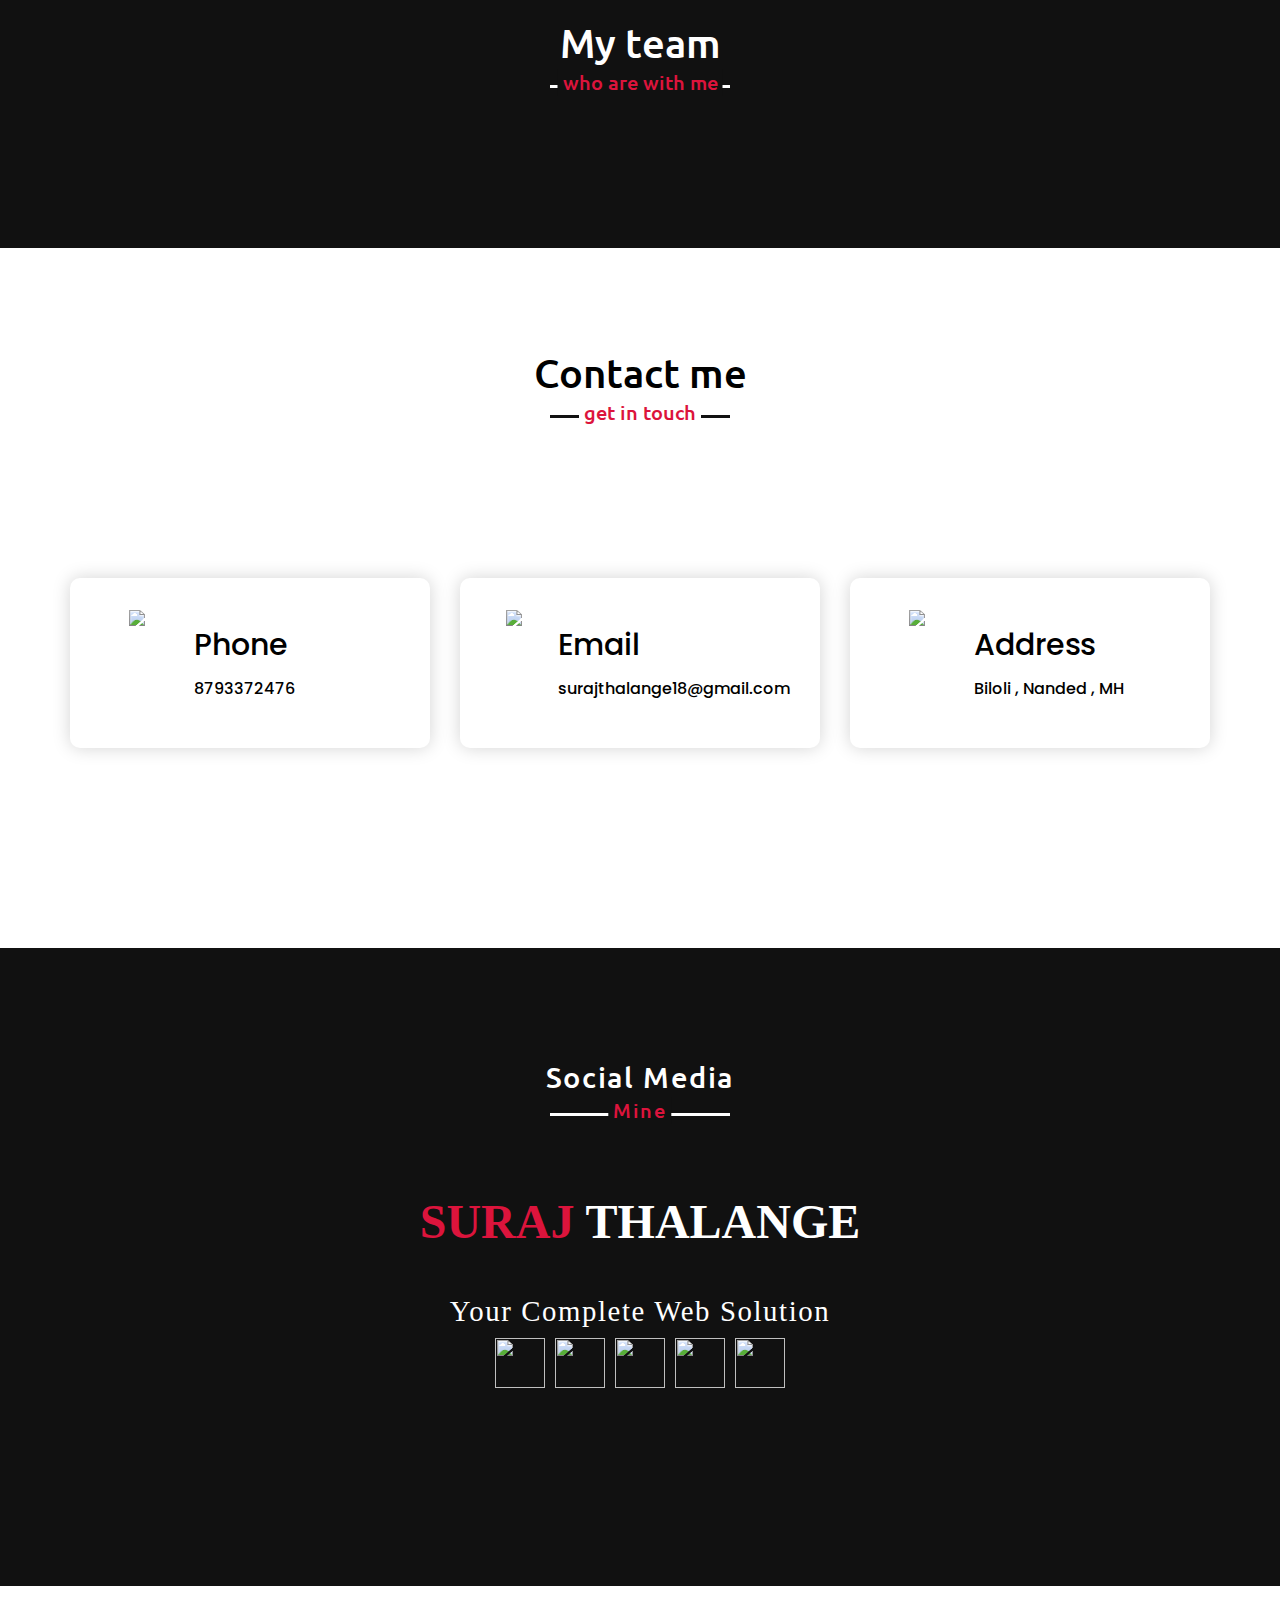
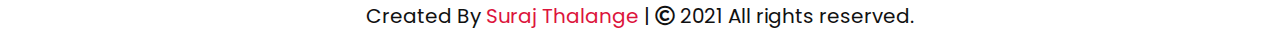
==== commit 0be8bd58: "Update index.html" ====
--- a/index.html
+++ b/index.html
@@ -132,14 +132,14 @@
                     <div class="bars">
                         <div class="info">
                             <span>JavaScript</span>
-                            <span>60%</span>
+                            <span>70%</span>
                         </div>
                         <div class="line css"></div>
                     </div>
                     <div class="bars">
                         <div class="info">
                             <span>PHP</span>
-                            <span>50%</span>
+                            <span>70%</span>
                         </div>
                         <div class="line php"></div>
                     </div>
@@ -167,7 +167,7 @@
                         <p>My Self</p>
                     </div>
                 </div>
-                <div class="card">
+<!--                 <div class="card">
                     <div class="box">
                         <img src="images/profile-2.jpeg" alt="">
                         <div class="text">Farhan Farooqui</div>
@@ -180,7 +180,7 @@
                         <div class="text">Pooja Choudhary</div>
                         <p>Web Developer</p>
                     </div>
-                </div>
+                </div> -->
             </div>
         </div>
     </section>
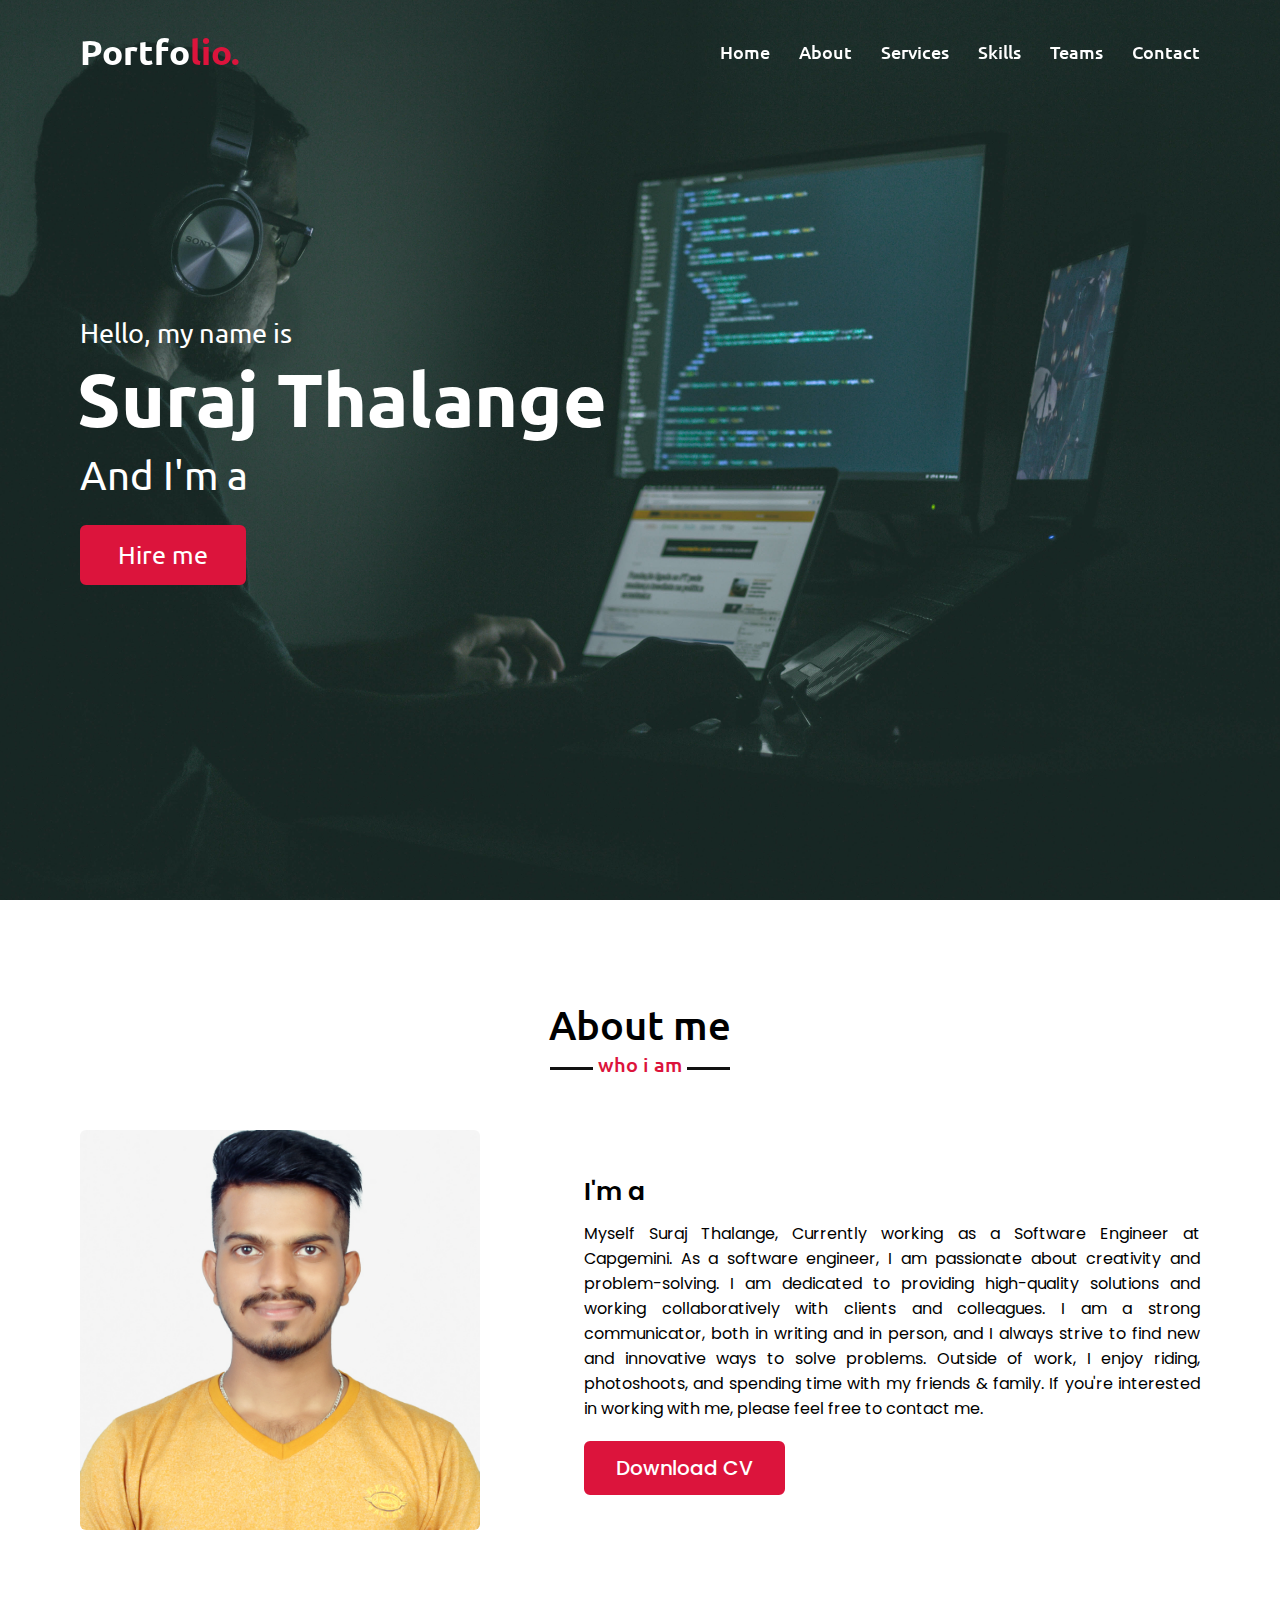
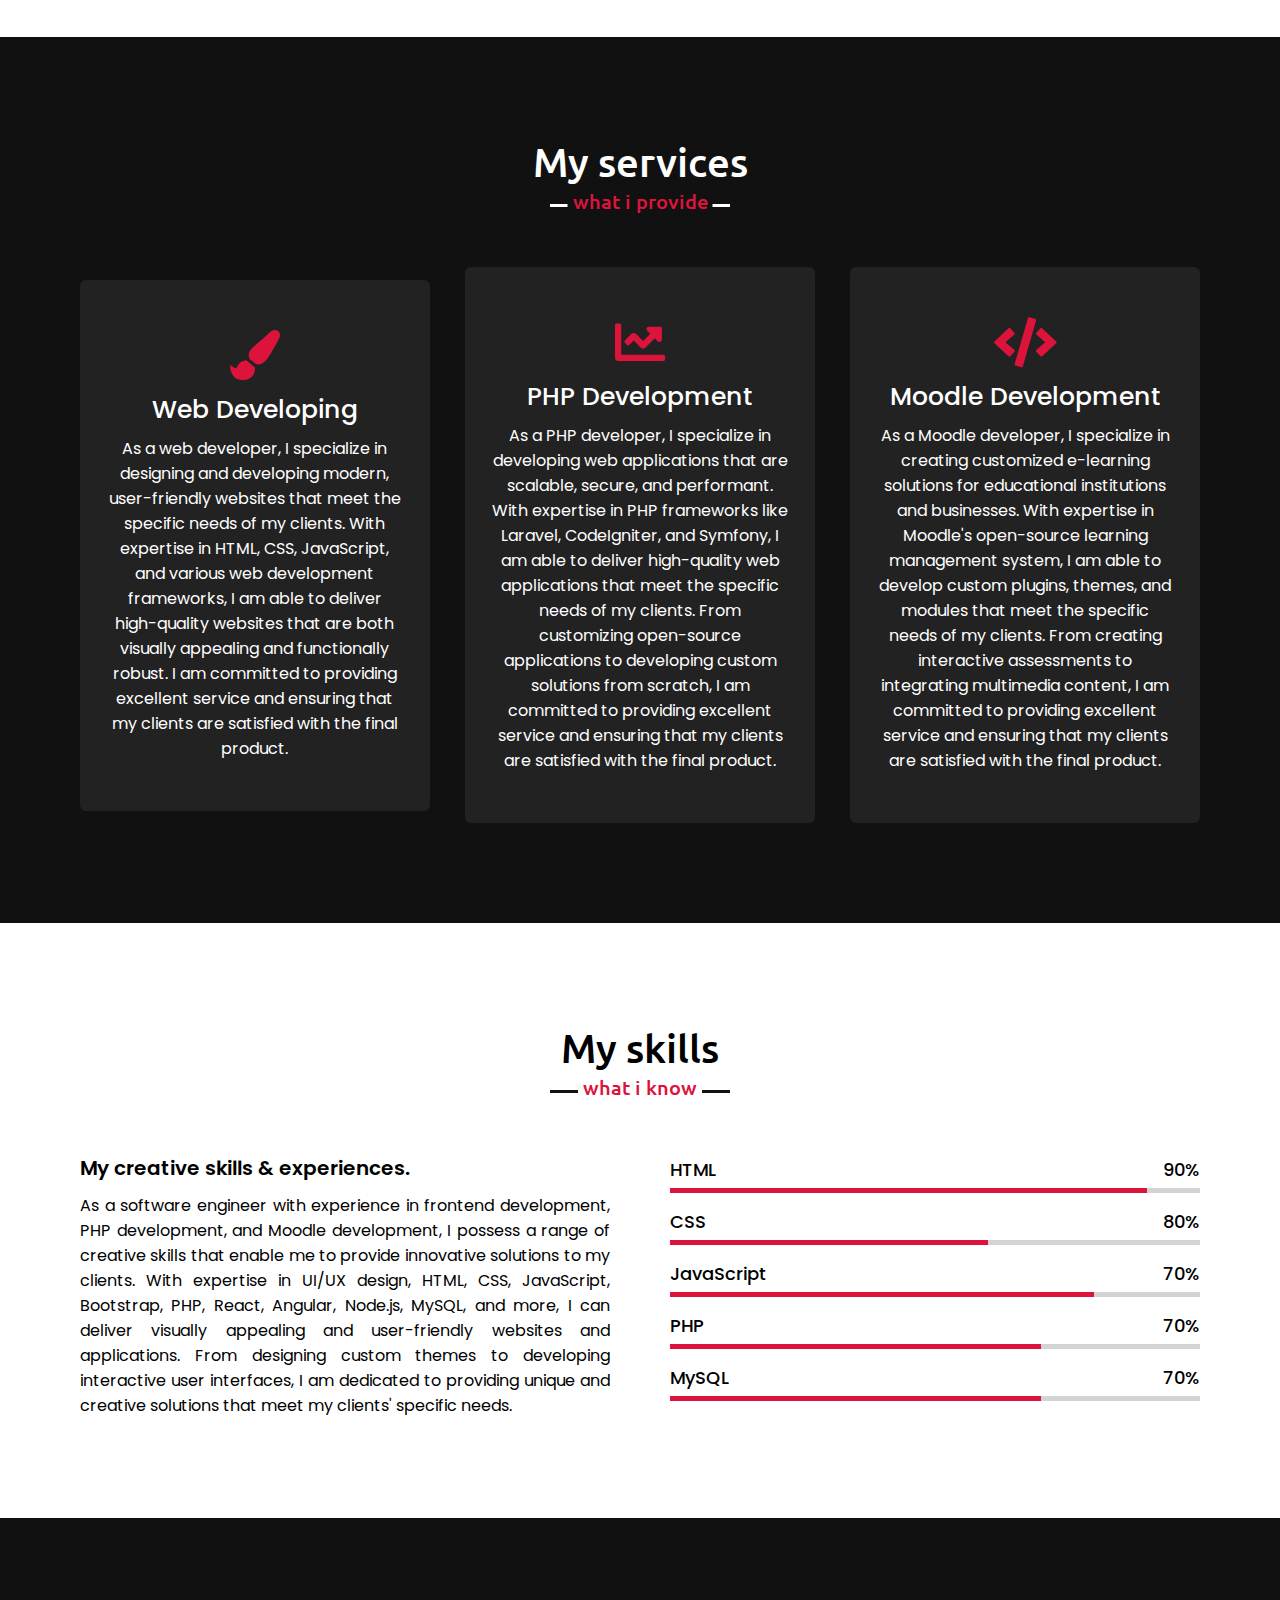
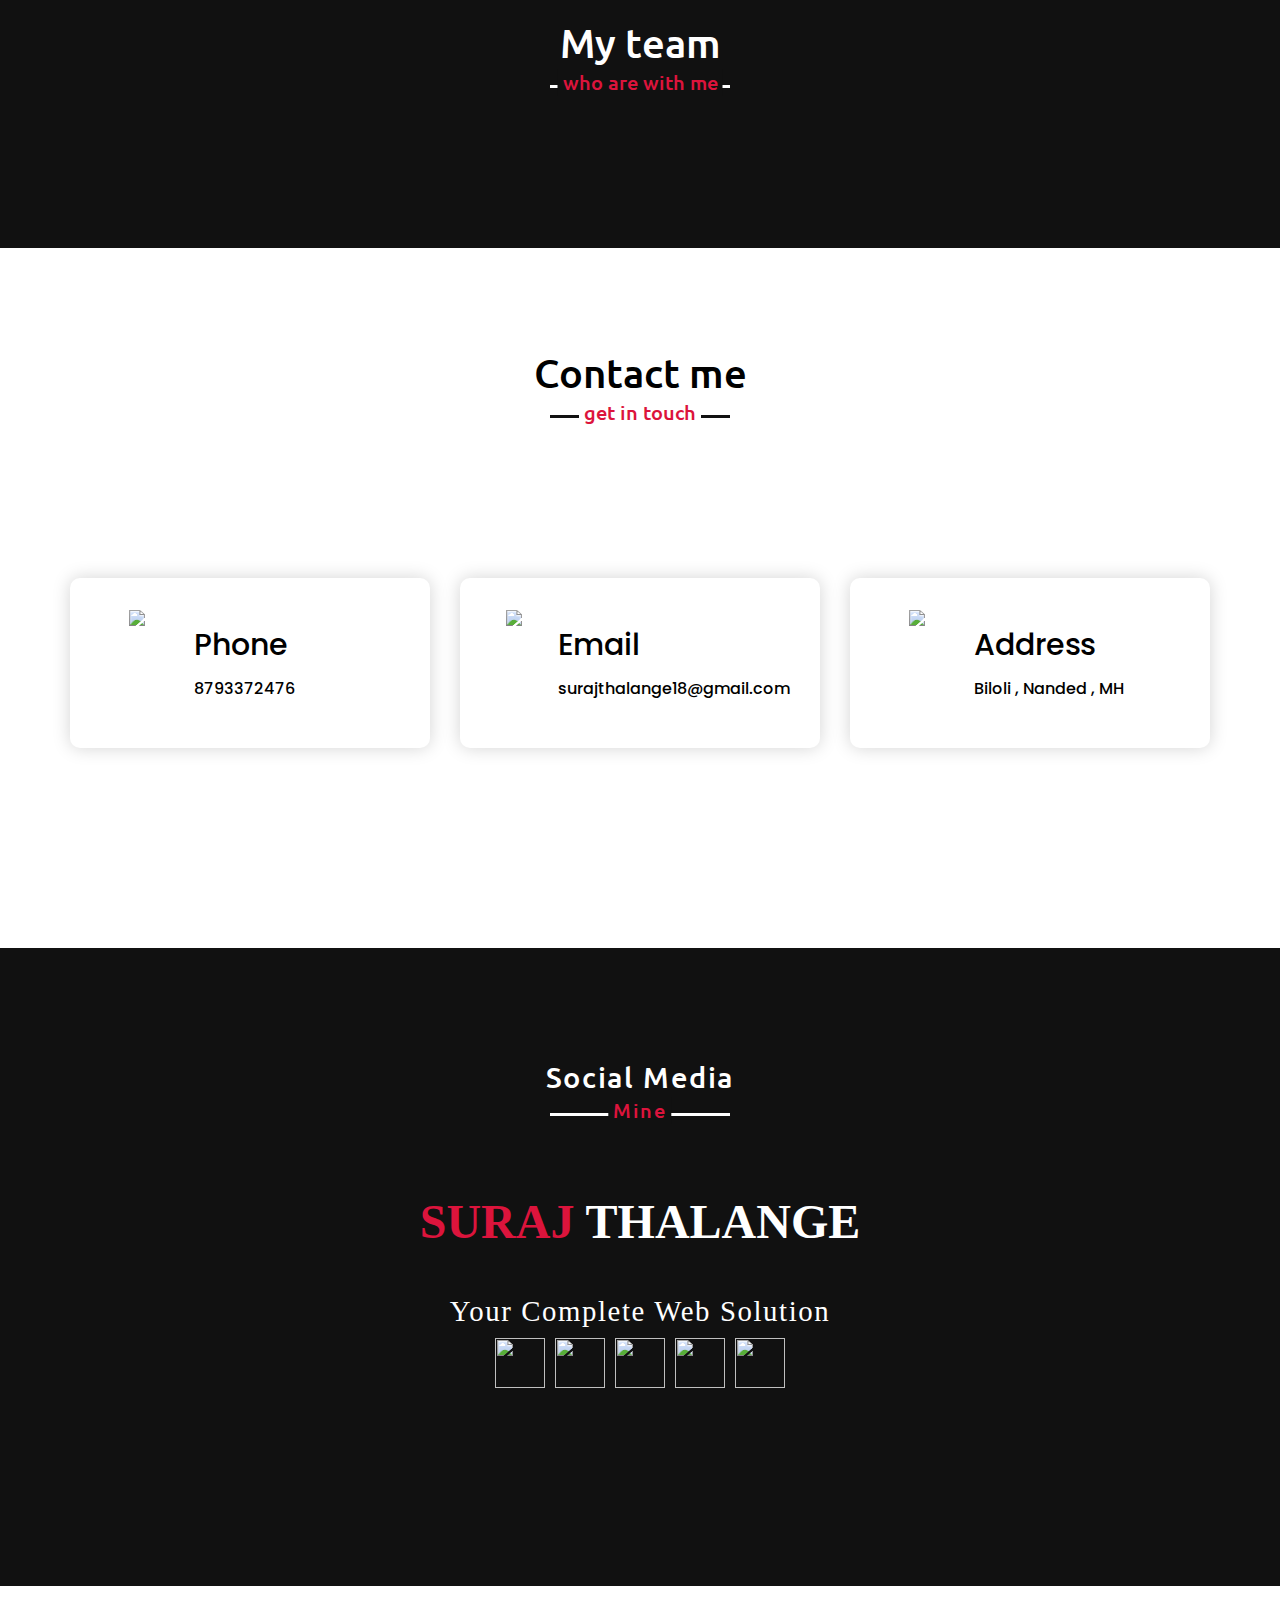
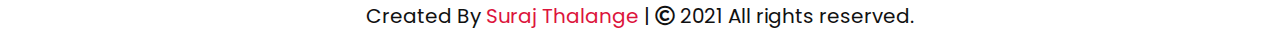
==== commit 3f0daf9e: "Update index.html" ====
--- a/index.html
+++ b/index.html
@@ -167,7 +167,7 @@
                         <p>My Self</p>
                     </div>
                 </div>
-<!--                 <div class="card">
+                 <div class="card">
                     <div class="box">
                         <img src="images/profile-2.jpeg" alt="">
                         <div class="text">Farhan Farooqui</div>
@@ -180,7 +180,7 @@
                         <div class="text">Pooja Choudhary</div>
                         <p>Web Developer</p>
                     </div>
-                </div> -->
+                </div>
             </div>
         </div>
     </section>
--- a/style.css
+++ b/style.css
@@ -429,15 +429,15 @@
     }
     
     .skills-content .right .css::before {
+        width: 80%;
+    }
+    
+    .skills-content .right .js::before {
         width: 60%;
     }
     
-    .skills-content .right .js::before {
-        width: 80%;
-    }
-    
     .skills-content .right .php::before {
-        width: 50%;
+        width: 70%;
     }
     
     .skills-content .right .mysql::before {
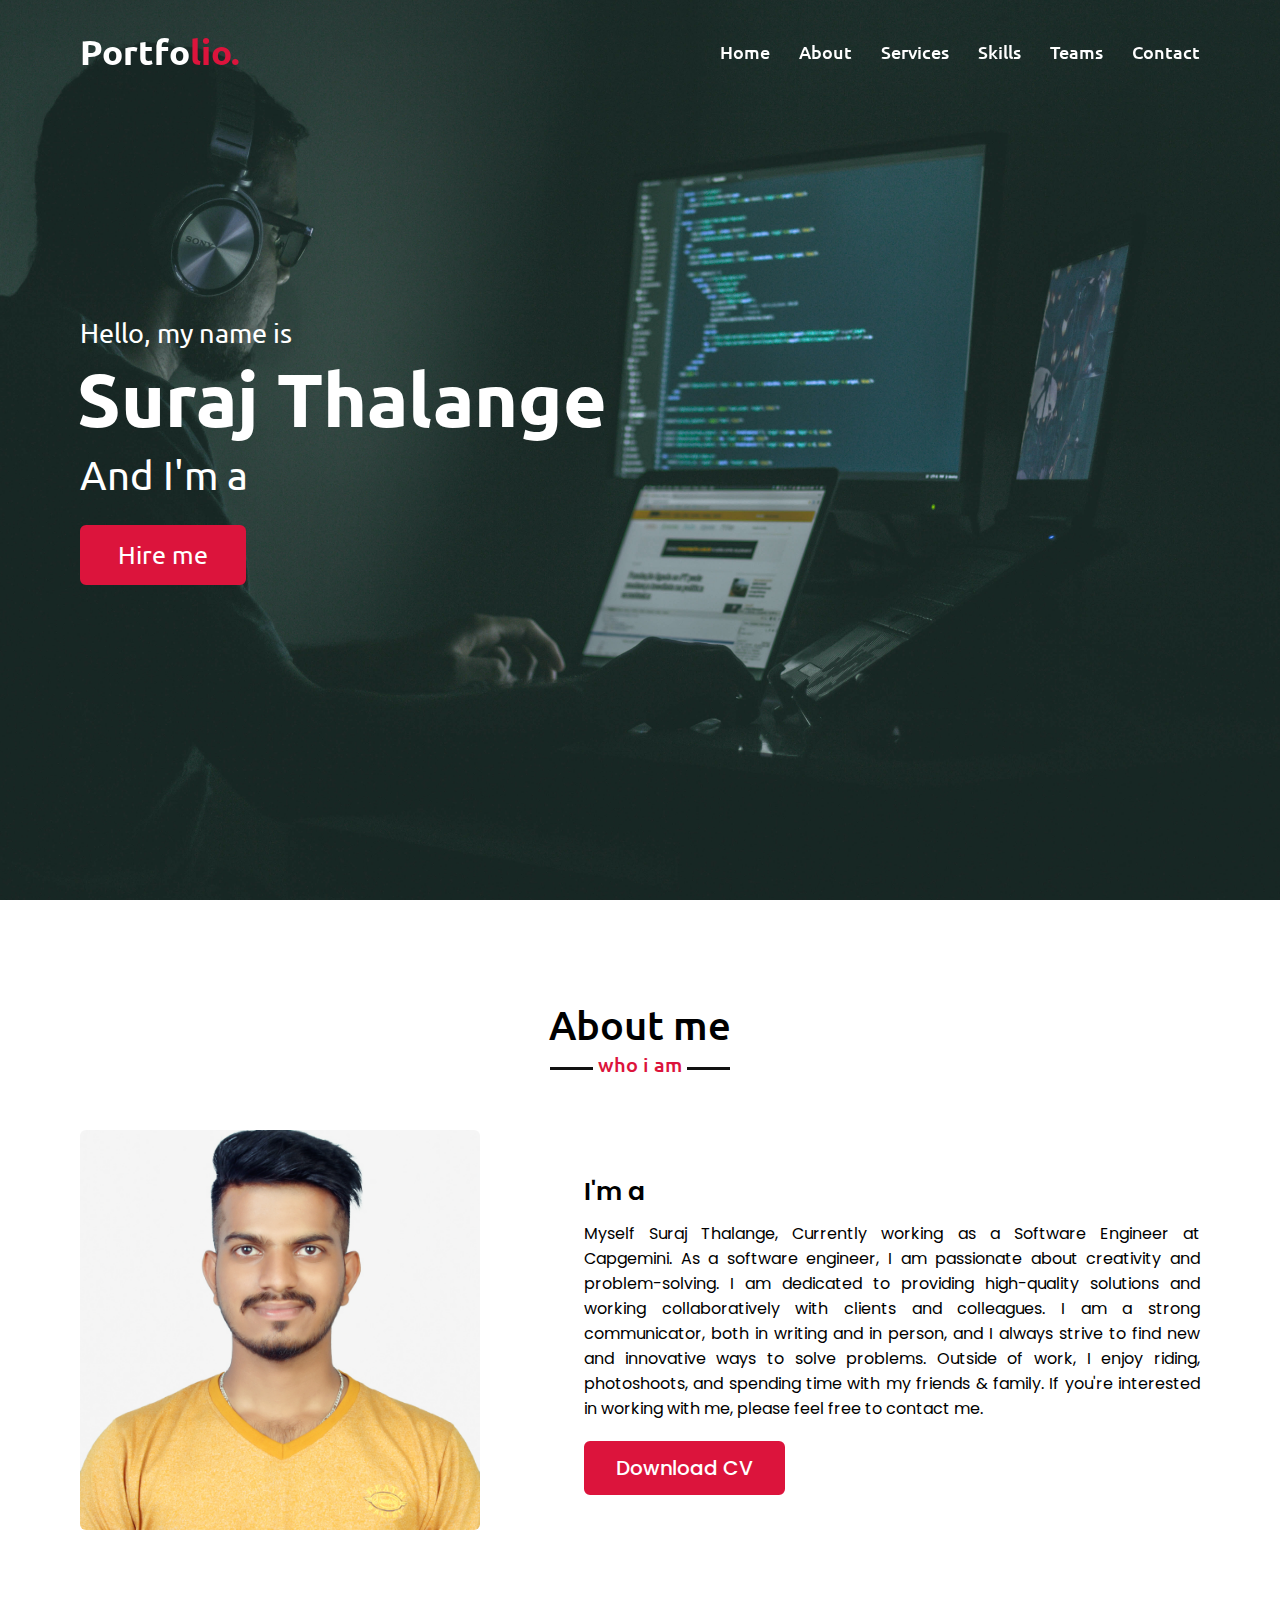
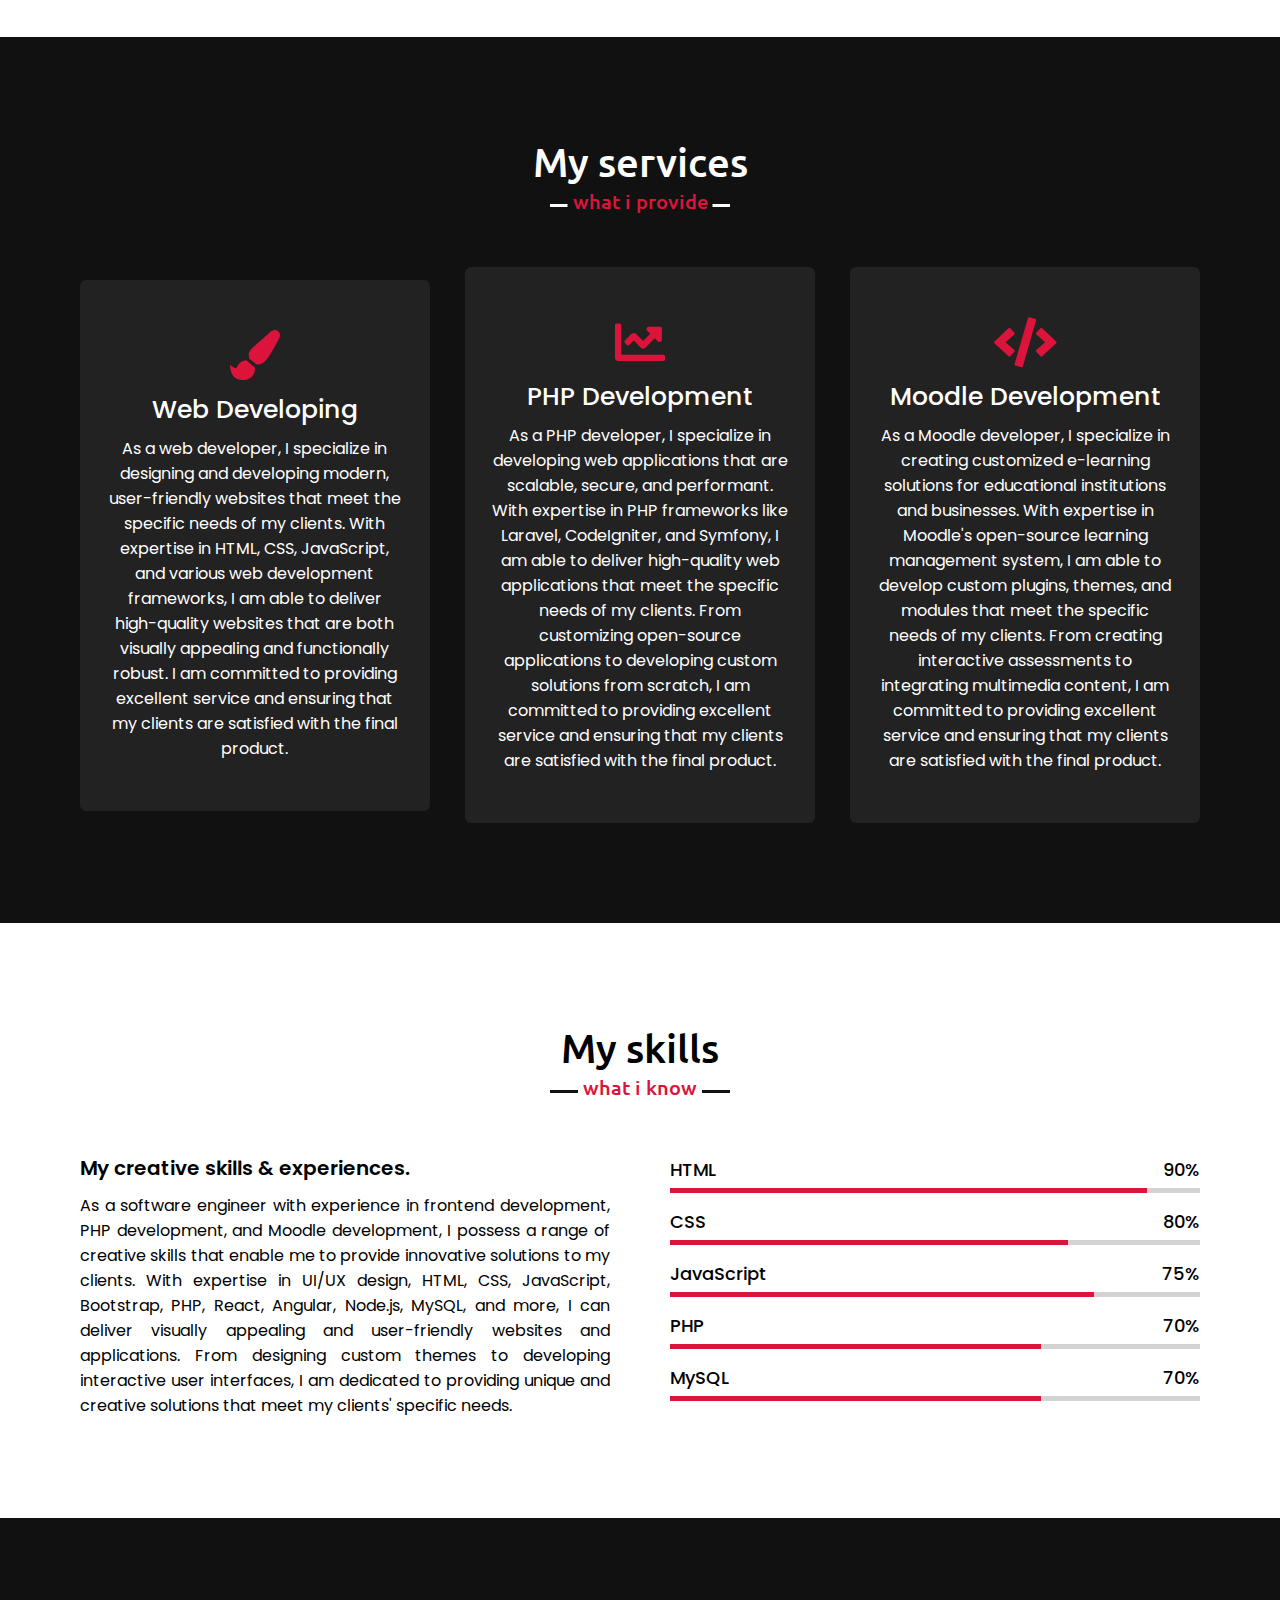
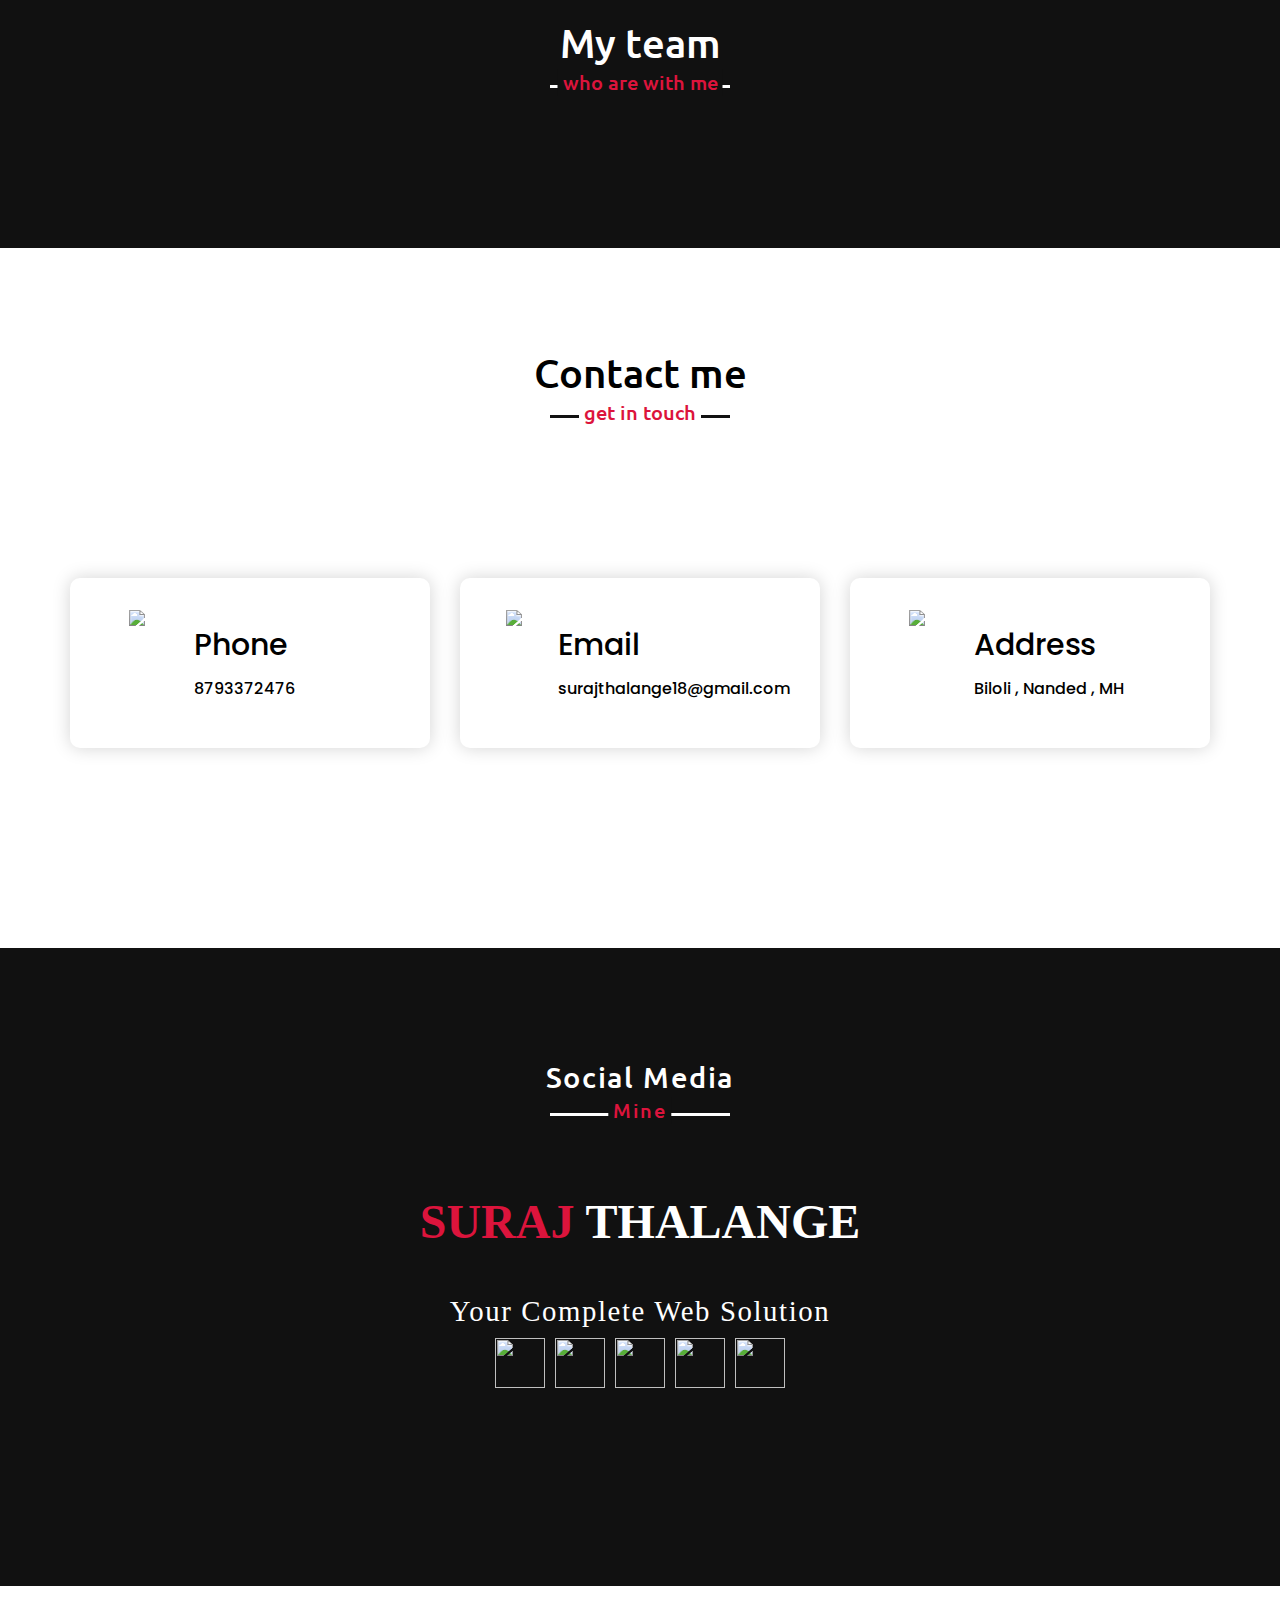
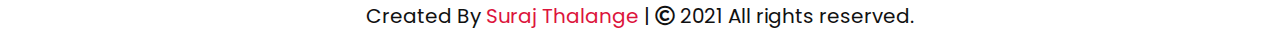
==== commit 7dc0ee3f: "Update index.html" ====
--- a/index.html
+++ b/index.html
@@ -132,7 +132,7 @@
                     <div class="bars">
                         <div class="info">
                             <span>JavaScript</span>
-                            <span>70%</span>
+                            <span>75%</span>
                         </div>
                         <div class="line css"></div>
                     </div>
--- a/style.css
+++ b/style.css
@@ -433,7 +433,7 @@
     }
     
     .skills-content .right .js::before {
-        width: 60%;
+        width: 75%;
     }
     
     .skills-content .right .php::before {
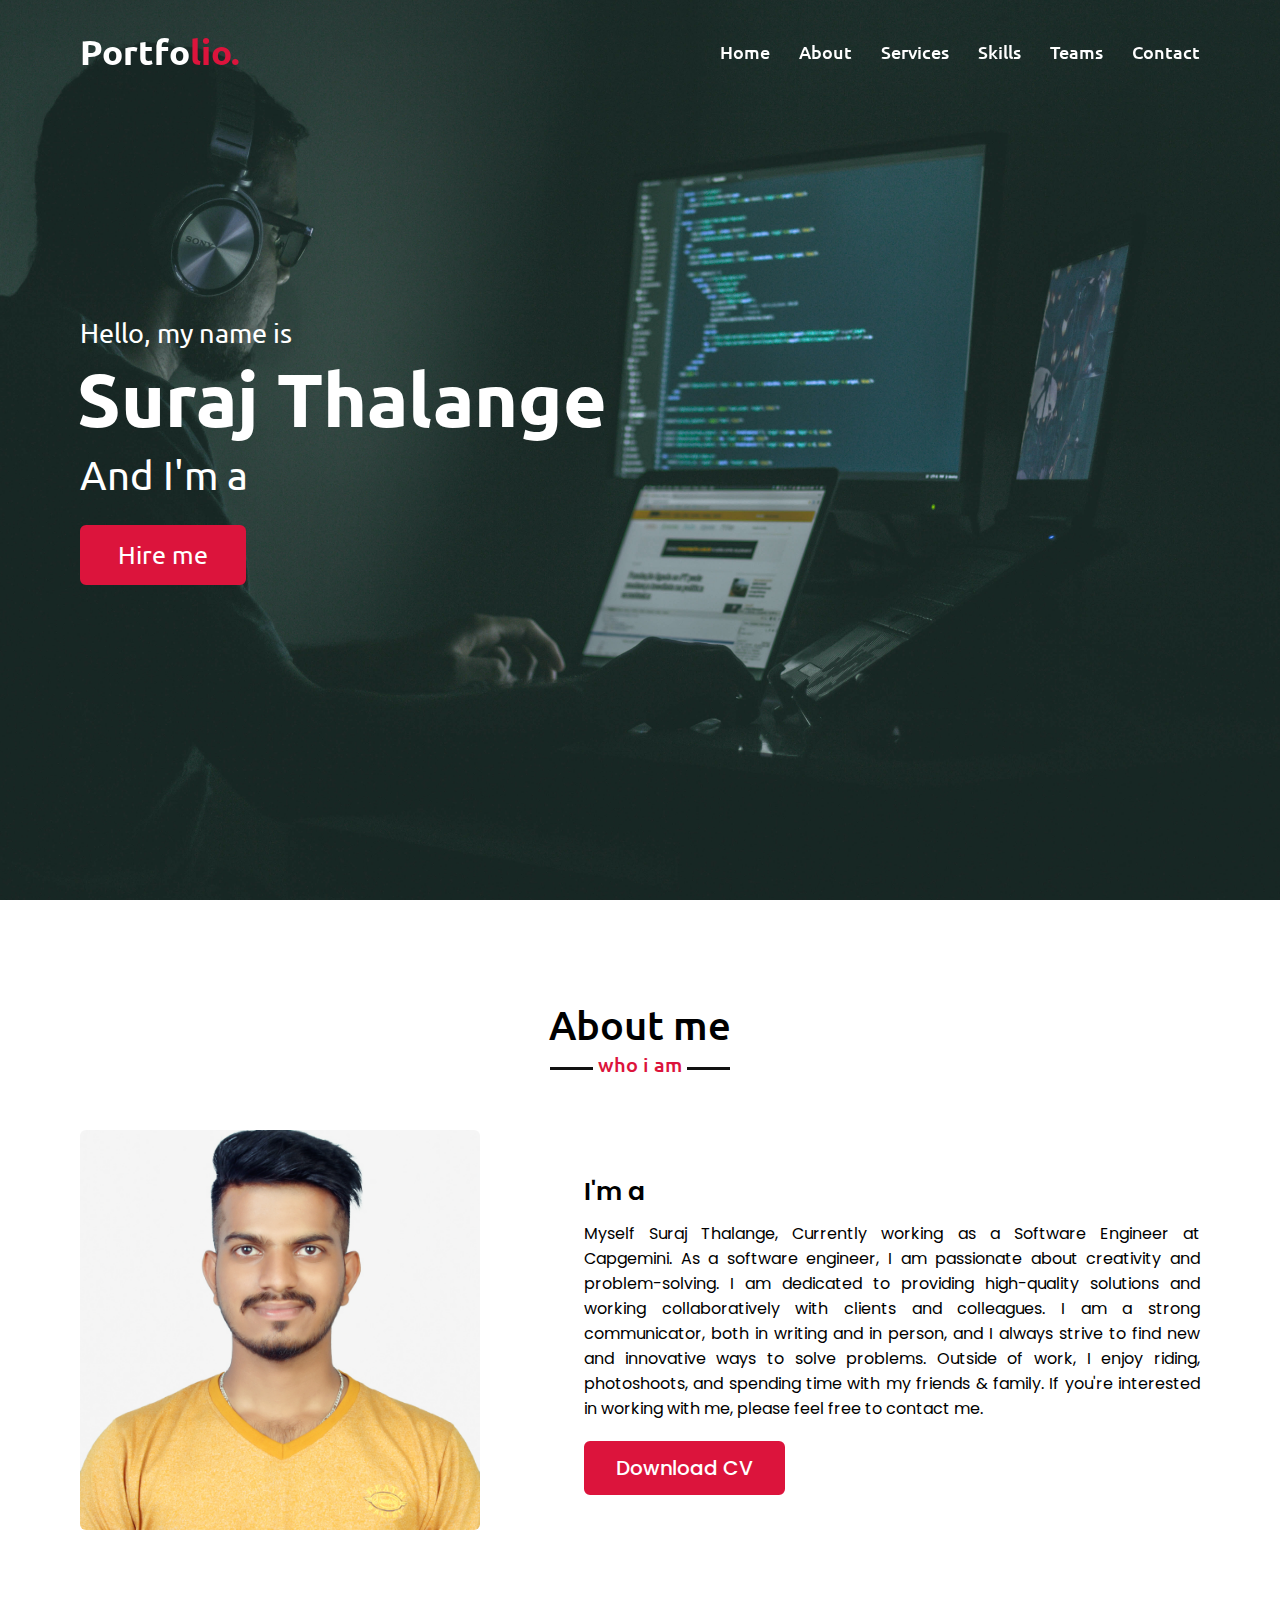
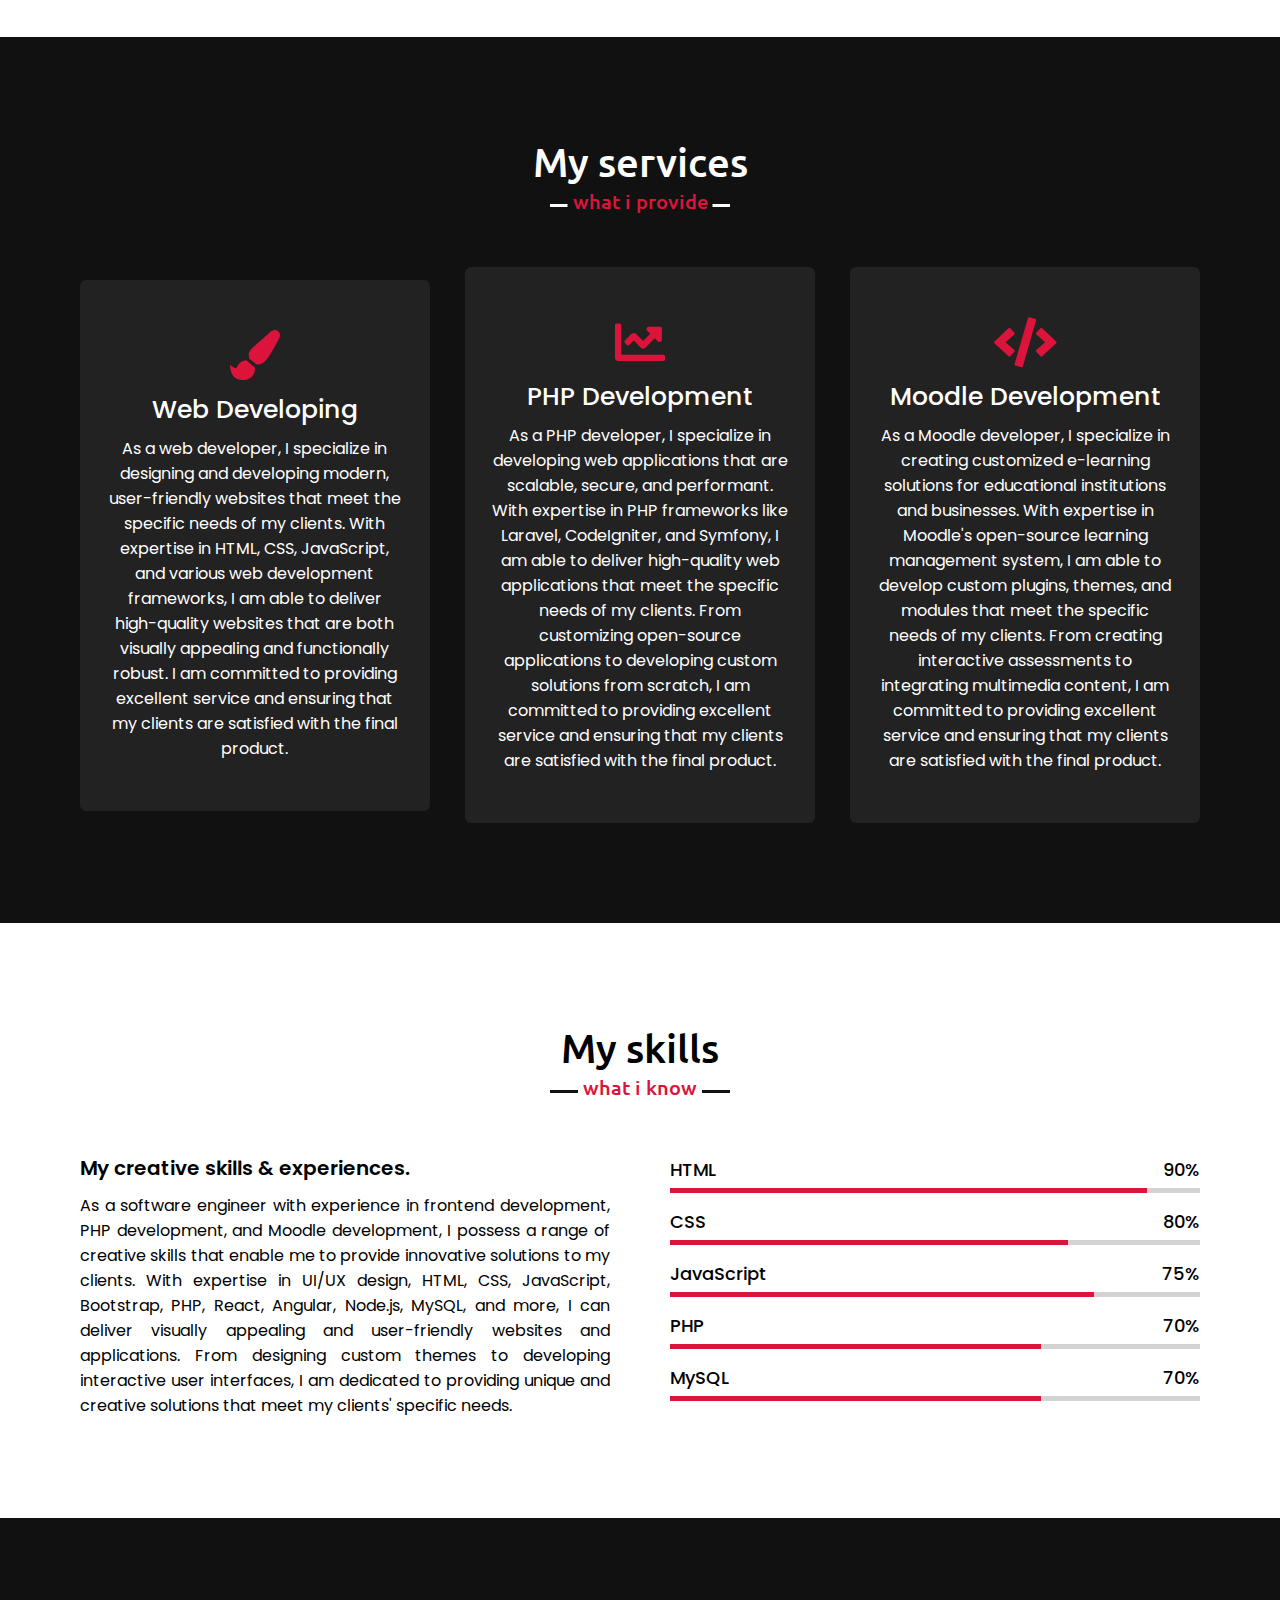
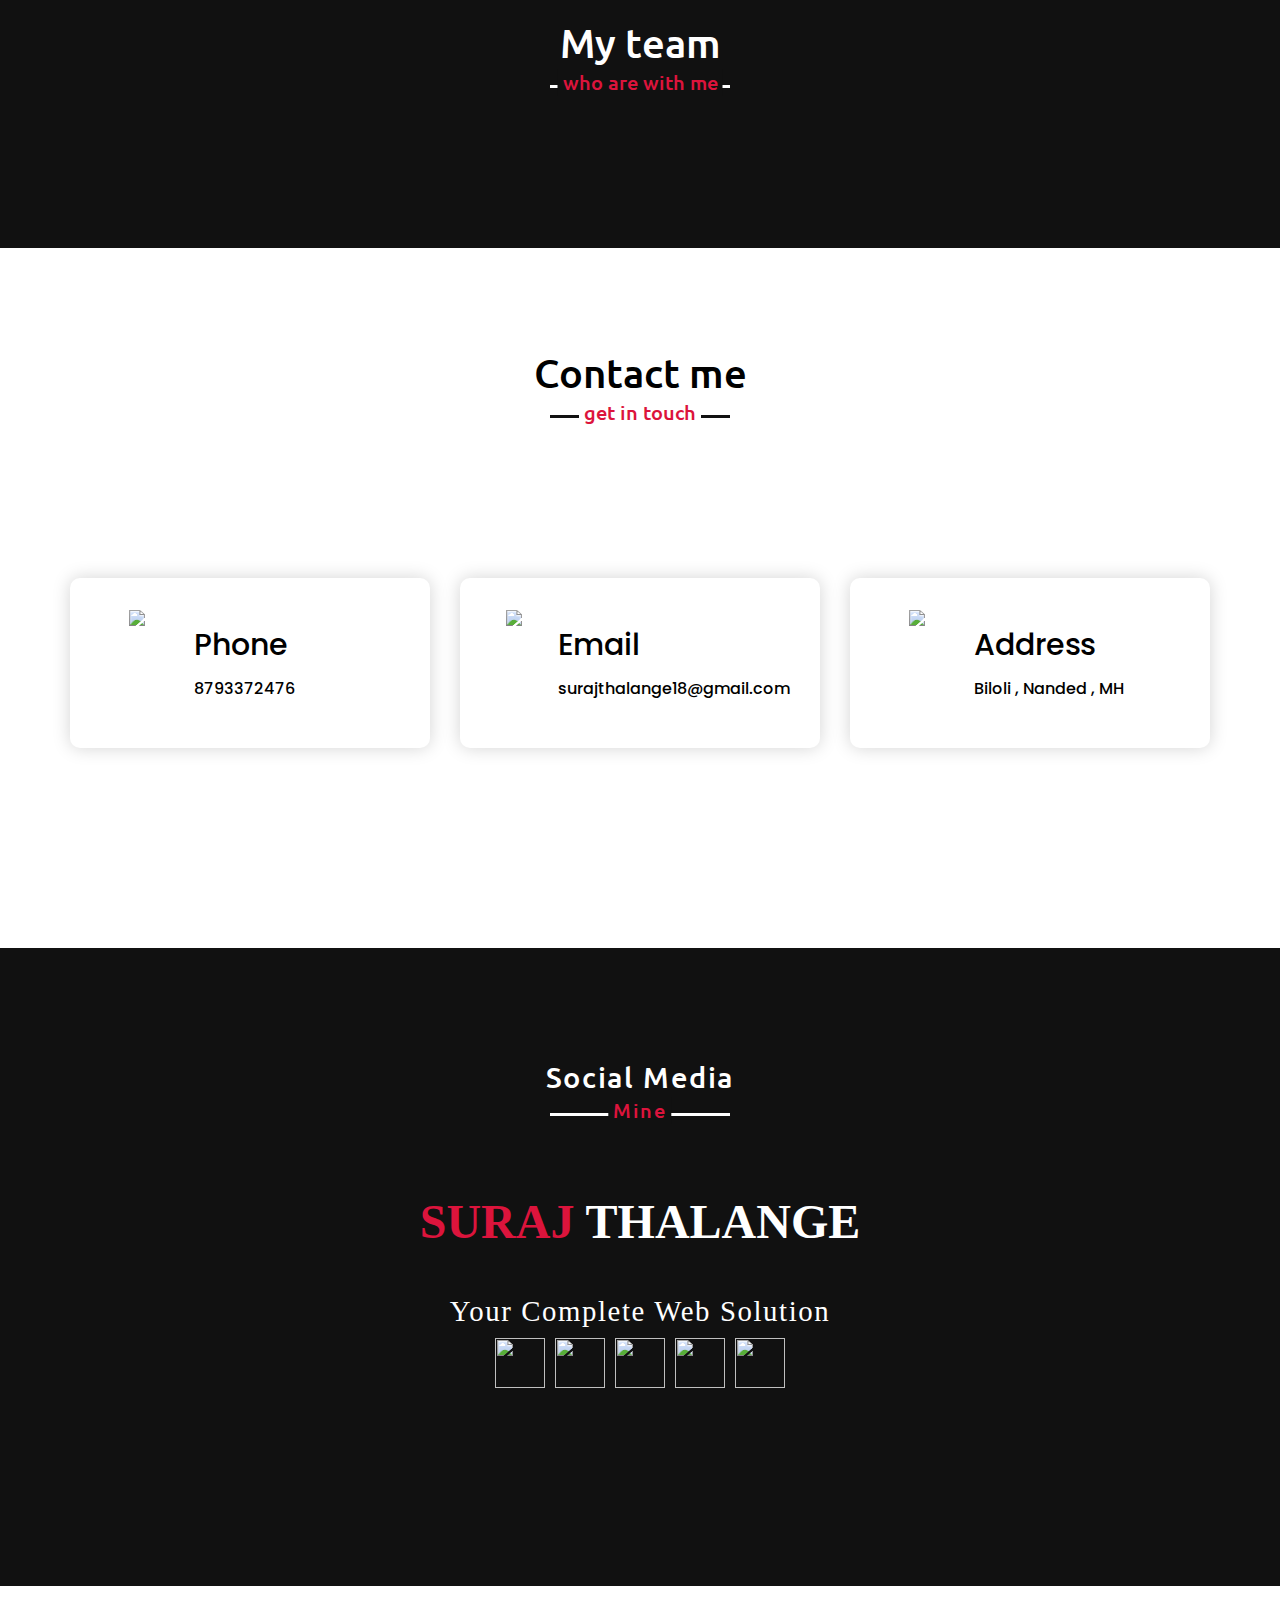
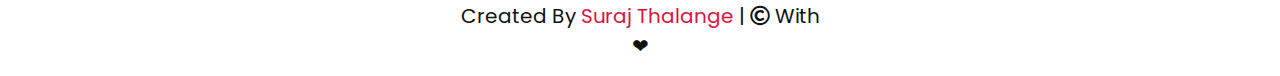
==== commit afb9e39f: "Update index.html" ====
--- a/index.html
+++ b/index.html
@@ -257,7 +257,7 @@
 
     <!-- footer section start -->
     <footer>
-        <span>Created By <a href="https://www.linkedin.com/in/suraj-thalange-0453b61b7/" target="blank">Suraj Thalange</a> | <span class="far fa-copyright"></span> 2021 All rights reserved.</span>
+        <span>Created By <a href="https://www.linkedin.com/in/suraj-thalange-0453b61b7/" target="blank">Suraj Thalange</a> | <span class="far fa-copyright"></span> With <p>&#x2764;</p></span>
     </footer>
 
     <script src="script.js"></script>
--- a/style.css
+++ b/style.css
@@ -443,6 +443,7 @@
     .skills-content .right .mysql::before {
         width: 70%;
     }
+
     /* teams section styling */
     
     .teams .title::after {
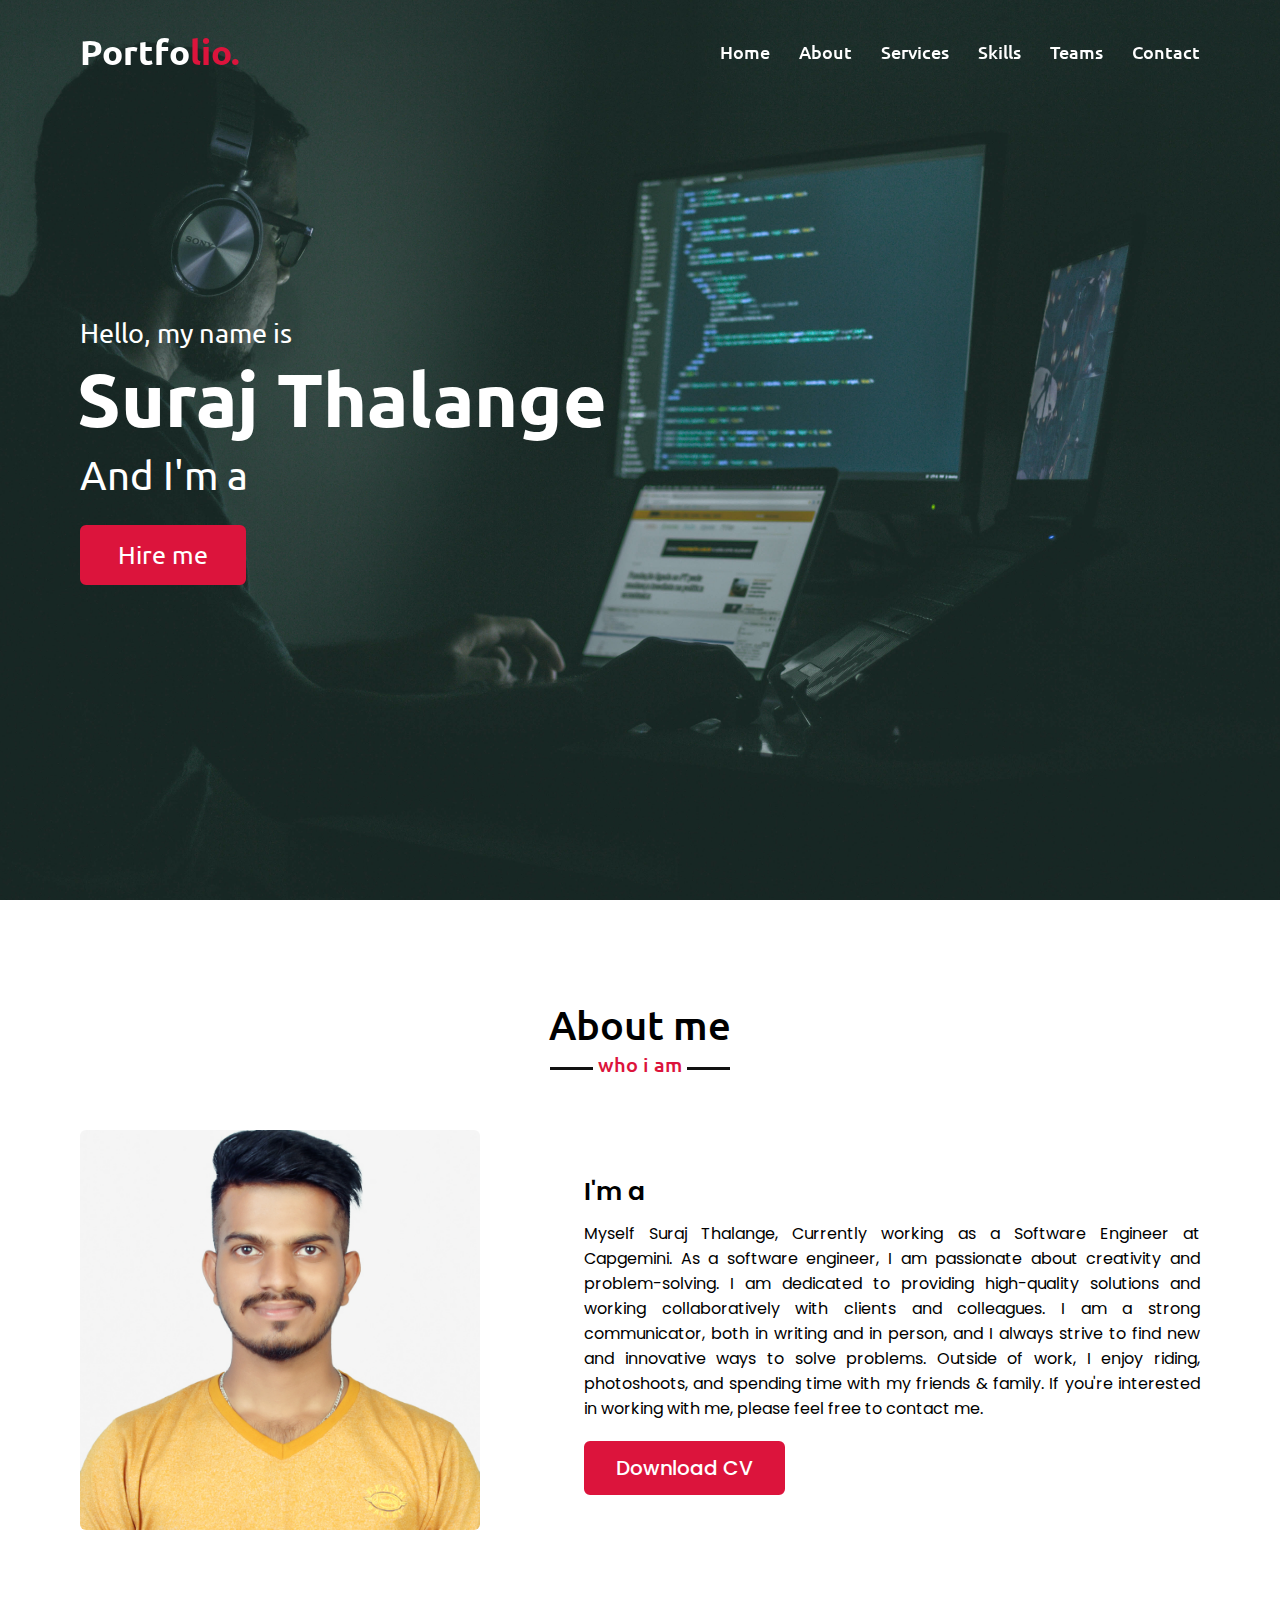
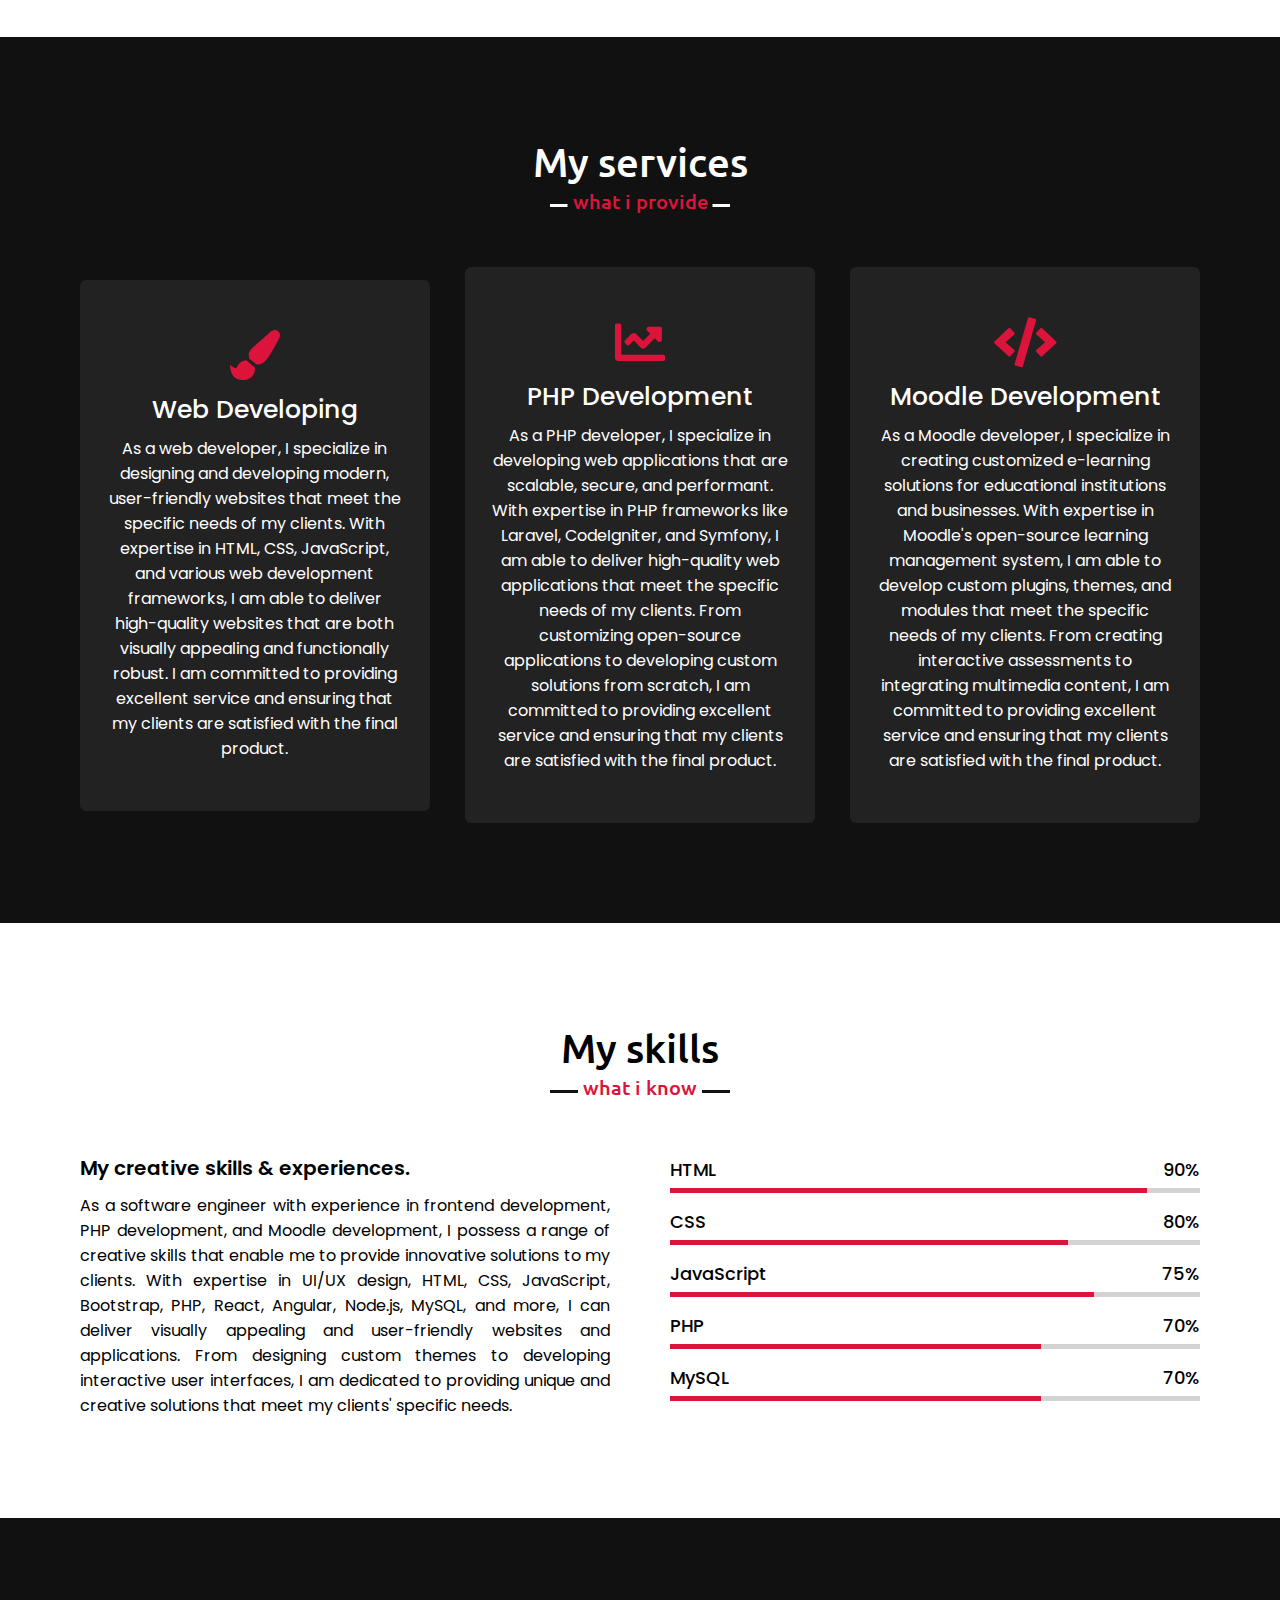
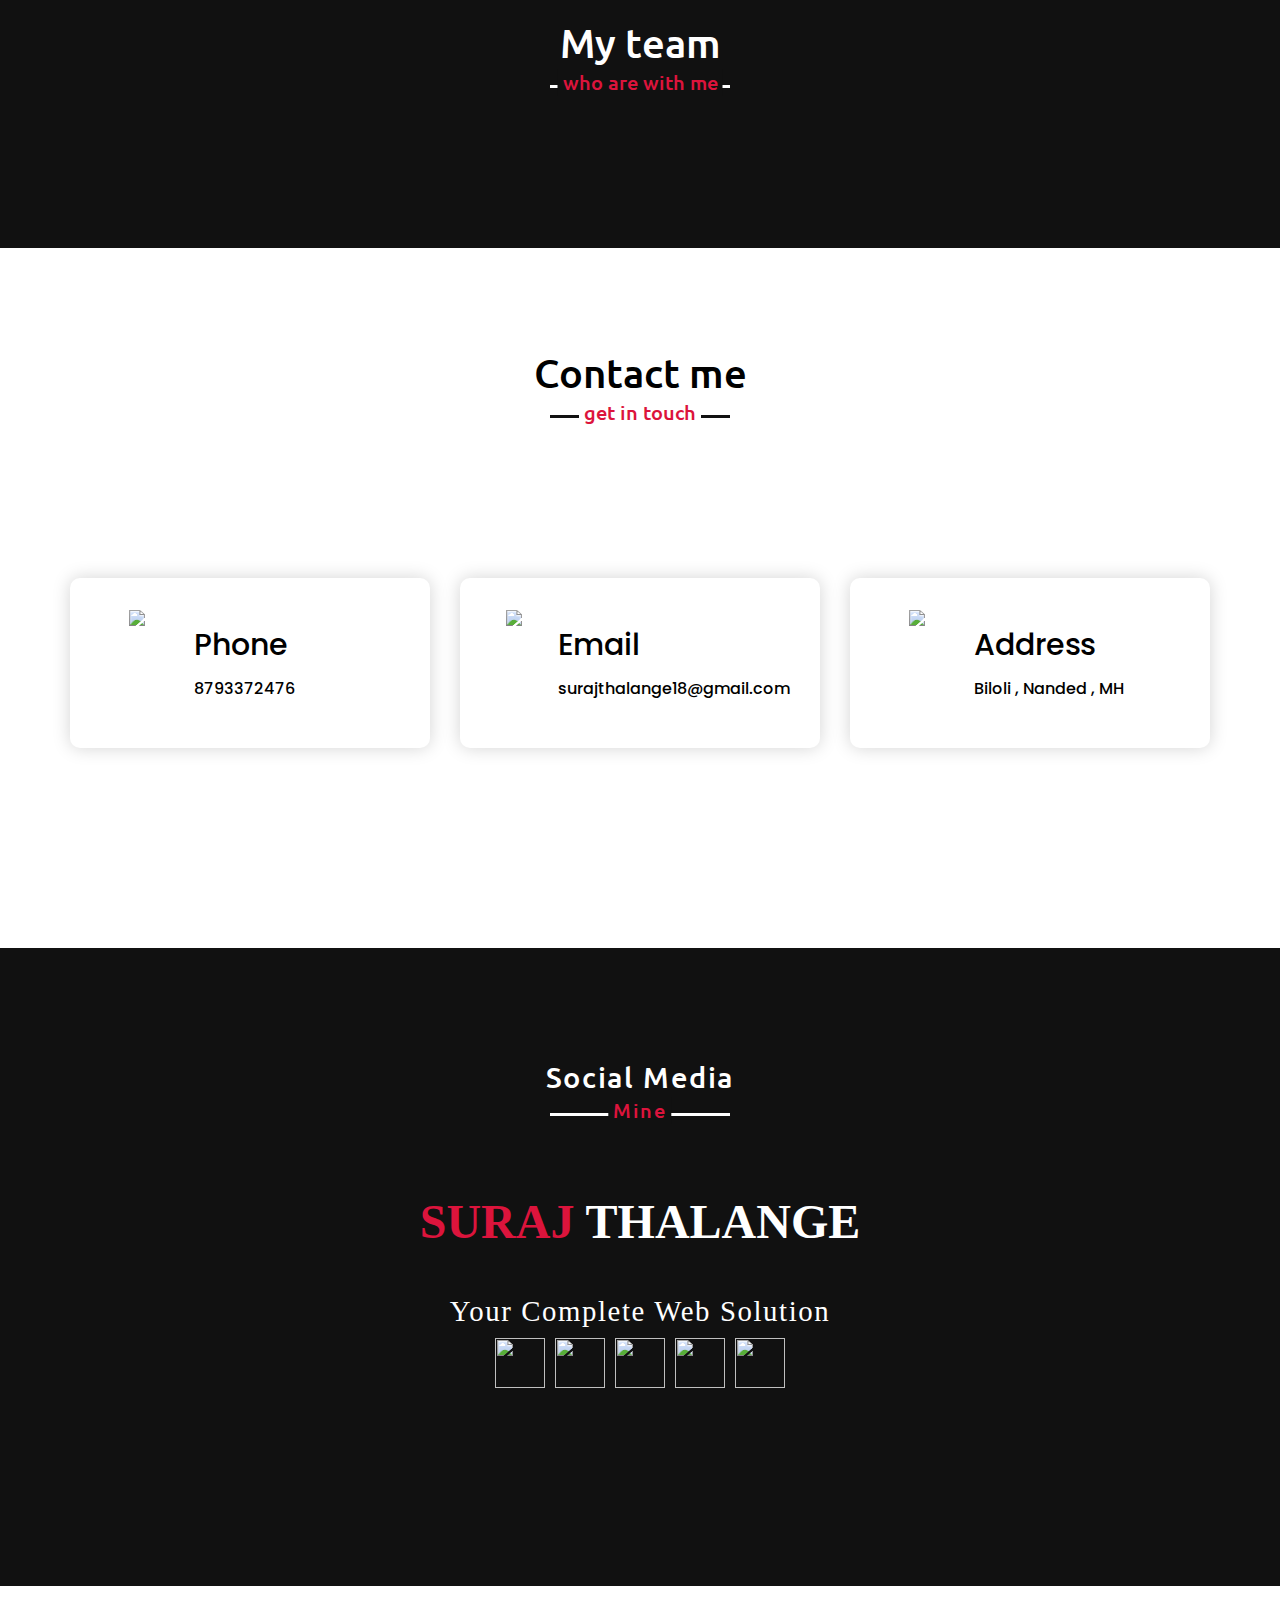
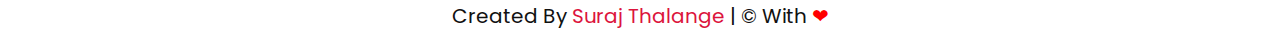
==== commit 45b5e953: "Update index.html" ====
--- a/index.html
+++ b/index.html
@@ -20,6 +20,12 @@
     <link rel="stylesheet" href="https://cdnjs.cloudflare.com/ajax/libs/OwlCarousel2/2.3.4/assets/owl.carousel.min.css" />
     <script type="text/javascript" src="https://platform.linkedin.com/badges/js/profile.js" async defer></script>
     <link href="https://stackpath.bootstrapcdn.com/font-awesome/4.7.0/css/font-awesome.min.css" rel="stylesheet" />
+    <style>
+    .red-heart {
+        color: red;
+    }
+</style>
+
 
 </head>
 
@@ -257,8 +263,9 @@
 
     <!-- footer section start -->
     <footer>
-        <span>Created By <a href="https://www.linkedin.com/in/suraj-thalange-0453b61b7/" target="blank">Suraj Thalange</a> | <span class="far fa-copyright"></span> With <p>&#x2764;</p></span>
-    </footer>
+    <span>Created By <a href="https://www.linkedin.com/in/suraj-thalange-0453b61b7/" target="_blank">Suraj Thalange</a> | &copy; With <span class="red-heart">&#x2764;</span></span>
+</footer>
+
 
     <script src="script.js"></script>
 </body>
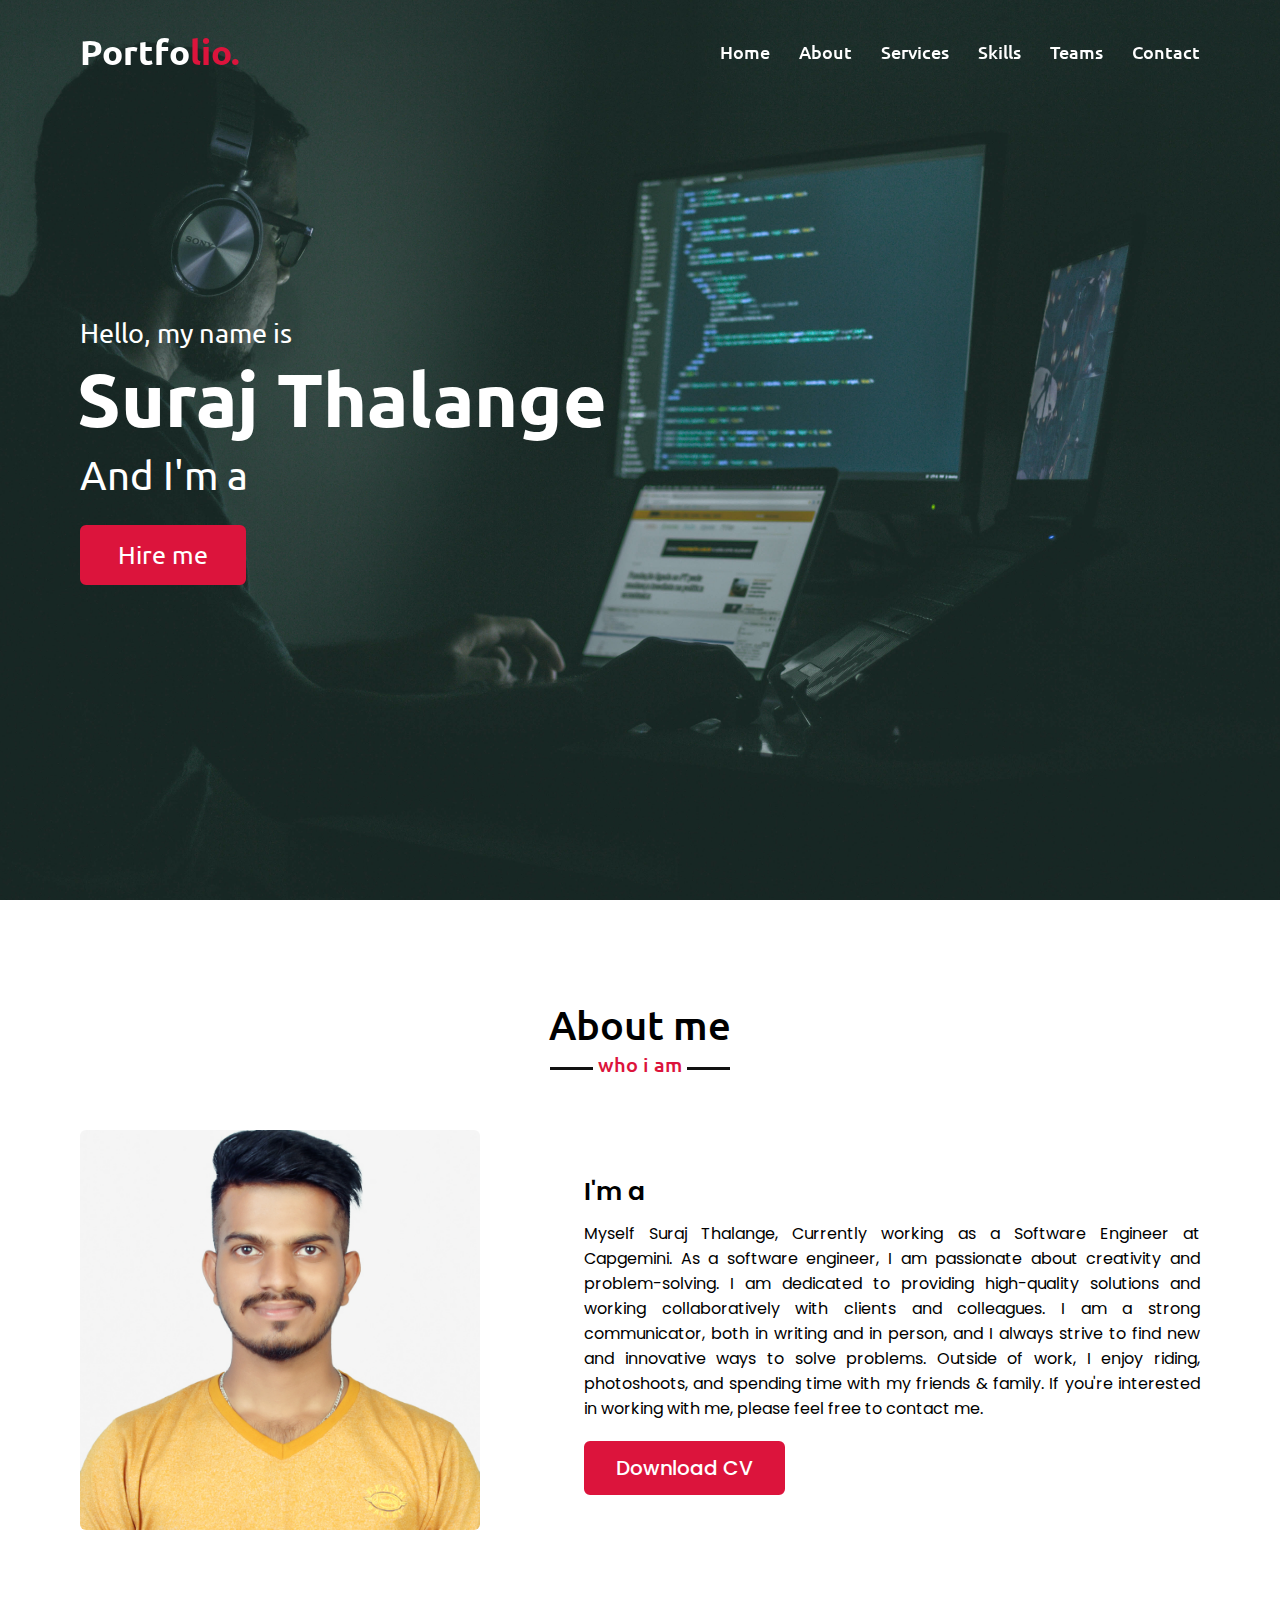
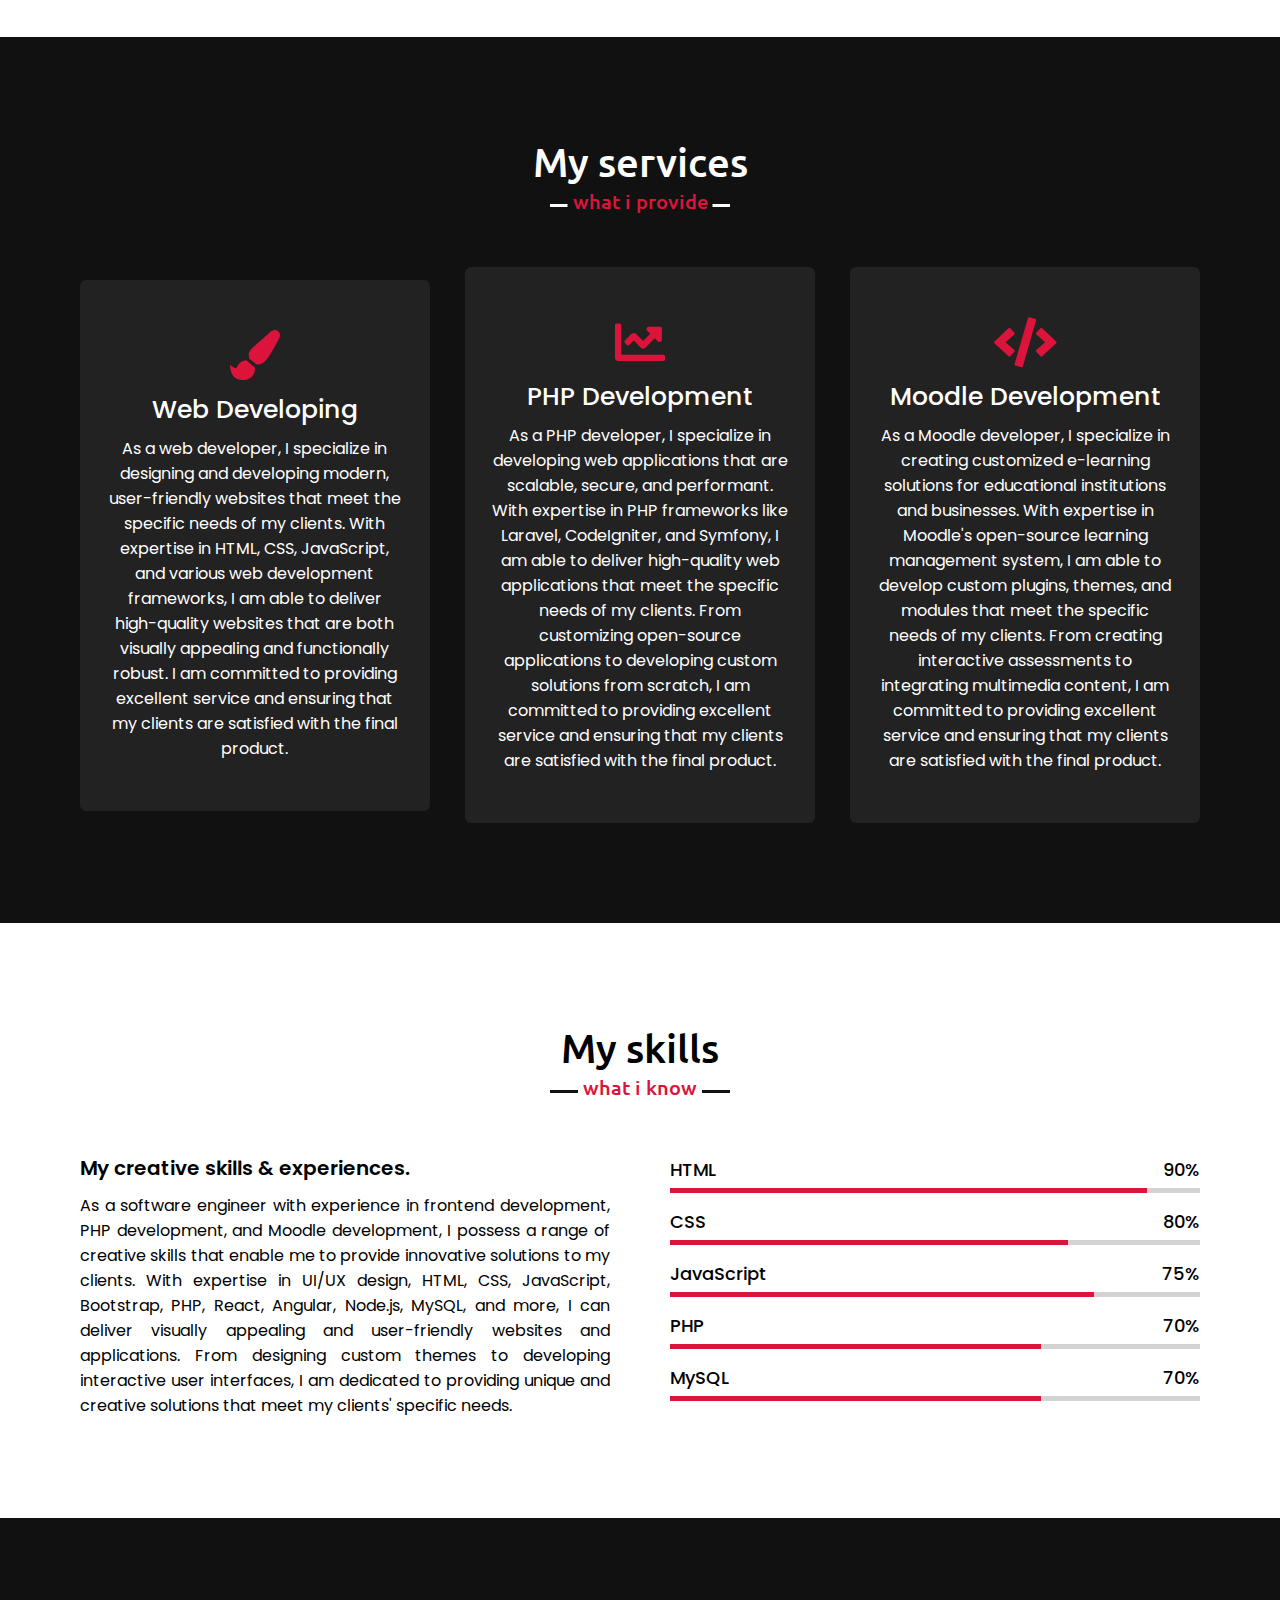
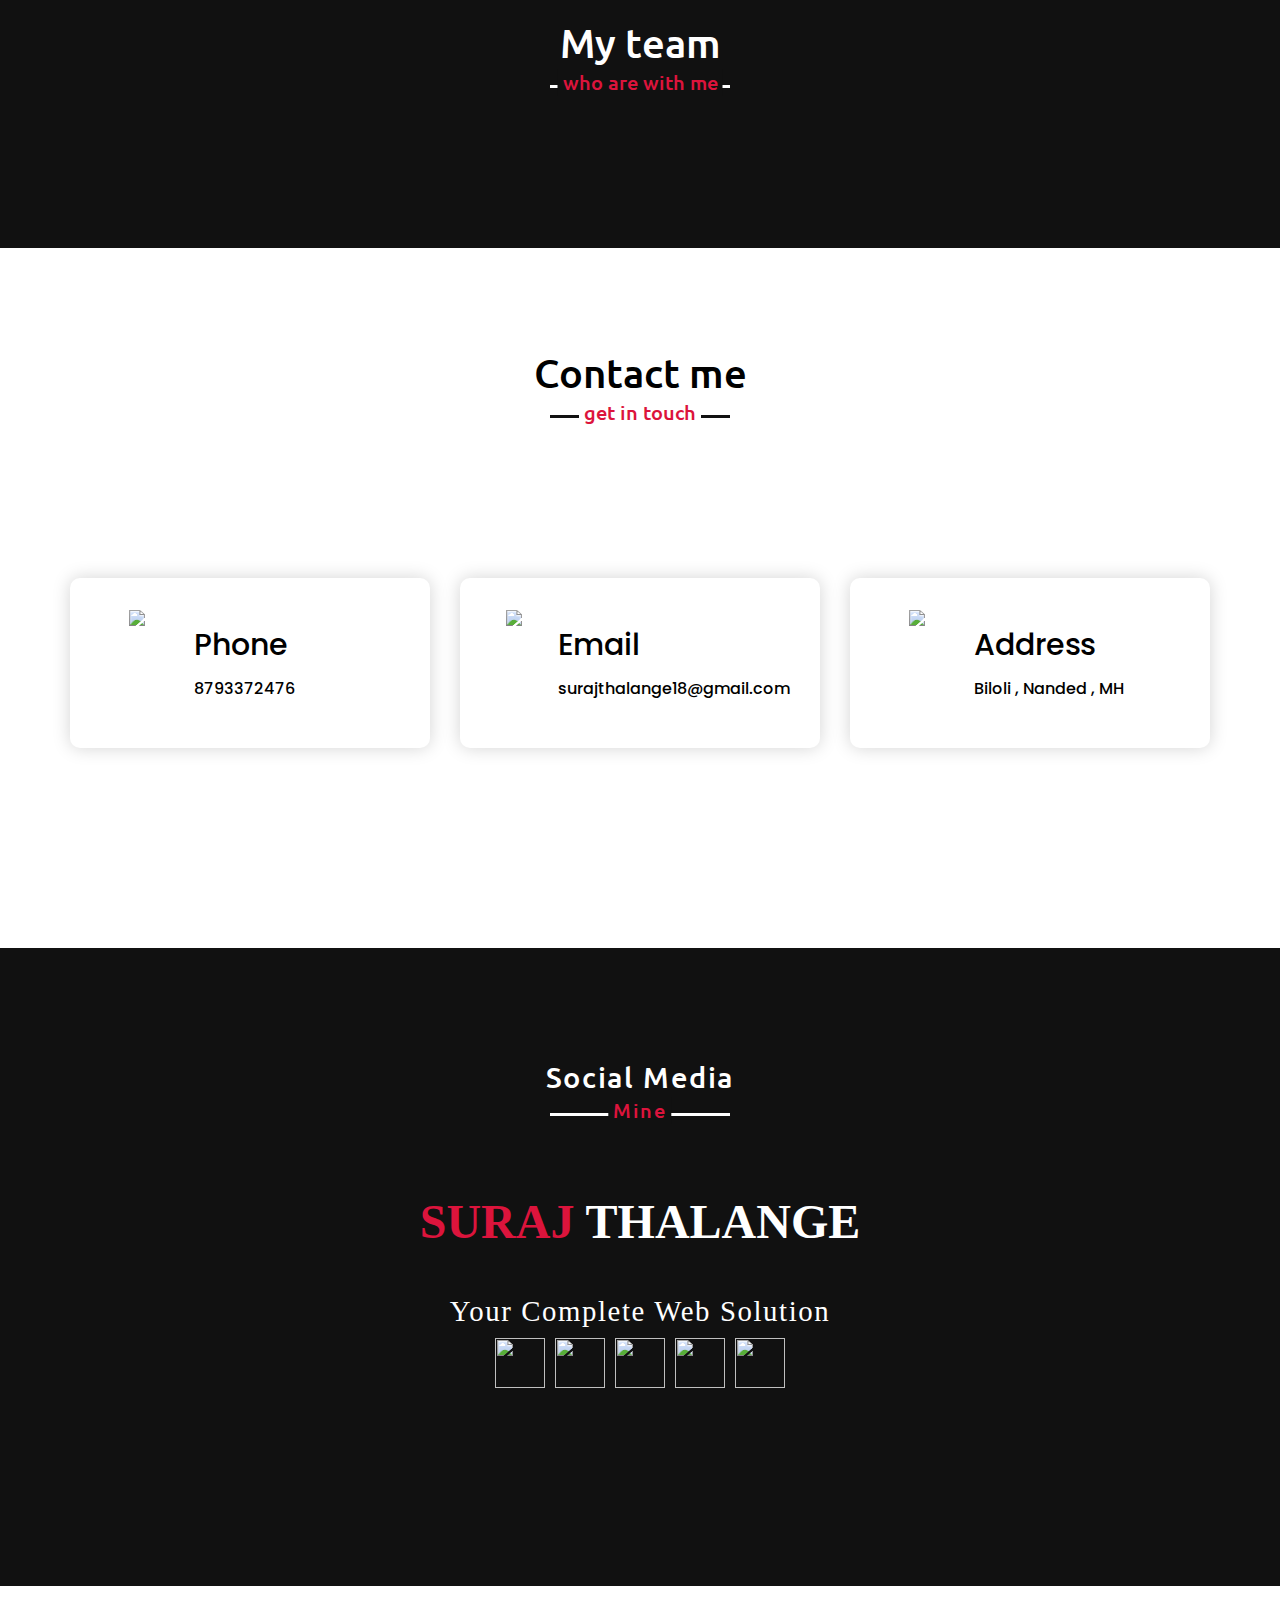
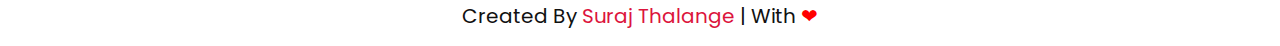
==== commit 6c7cce24: "Update index.html" ====
--- a/index.html
+++ b/index.html
@@ -263,7 +263,7 @@
 
     <!-- footer section start -->
     <footer>
-    <span>Created By <a href="https://www.linkedin.com/in/suraj-thalange-0453b61b7/" target="_blank">Suraj Thalange</a> | &copy; With <span class="red-heart">&#x2764;</span></span>
+    <span>Created By <a href="https://www.linkedin.com/in/suraj-thalange-0453b61b7/" target="_blank">Suraj Thalange</a> | With <span class="red-heart">&#x2764;</span></span>
 </footer>
 
 
